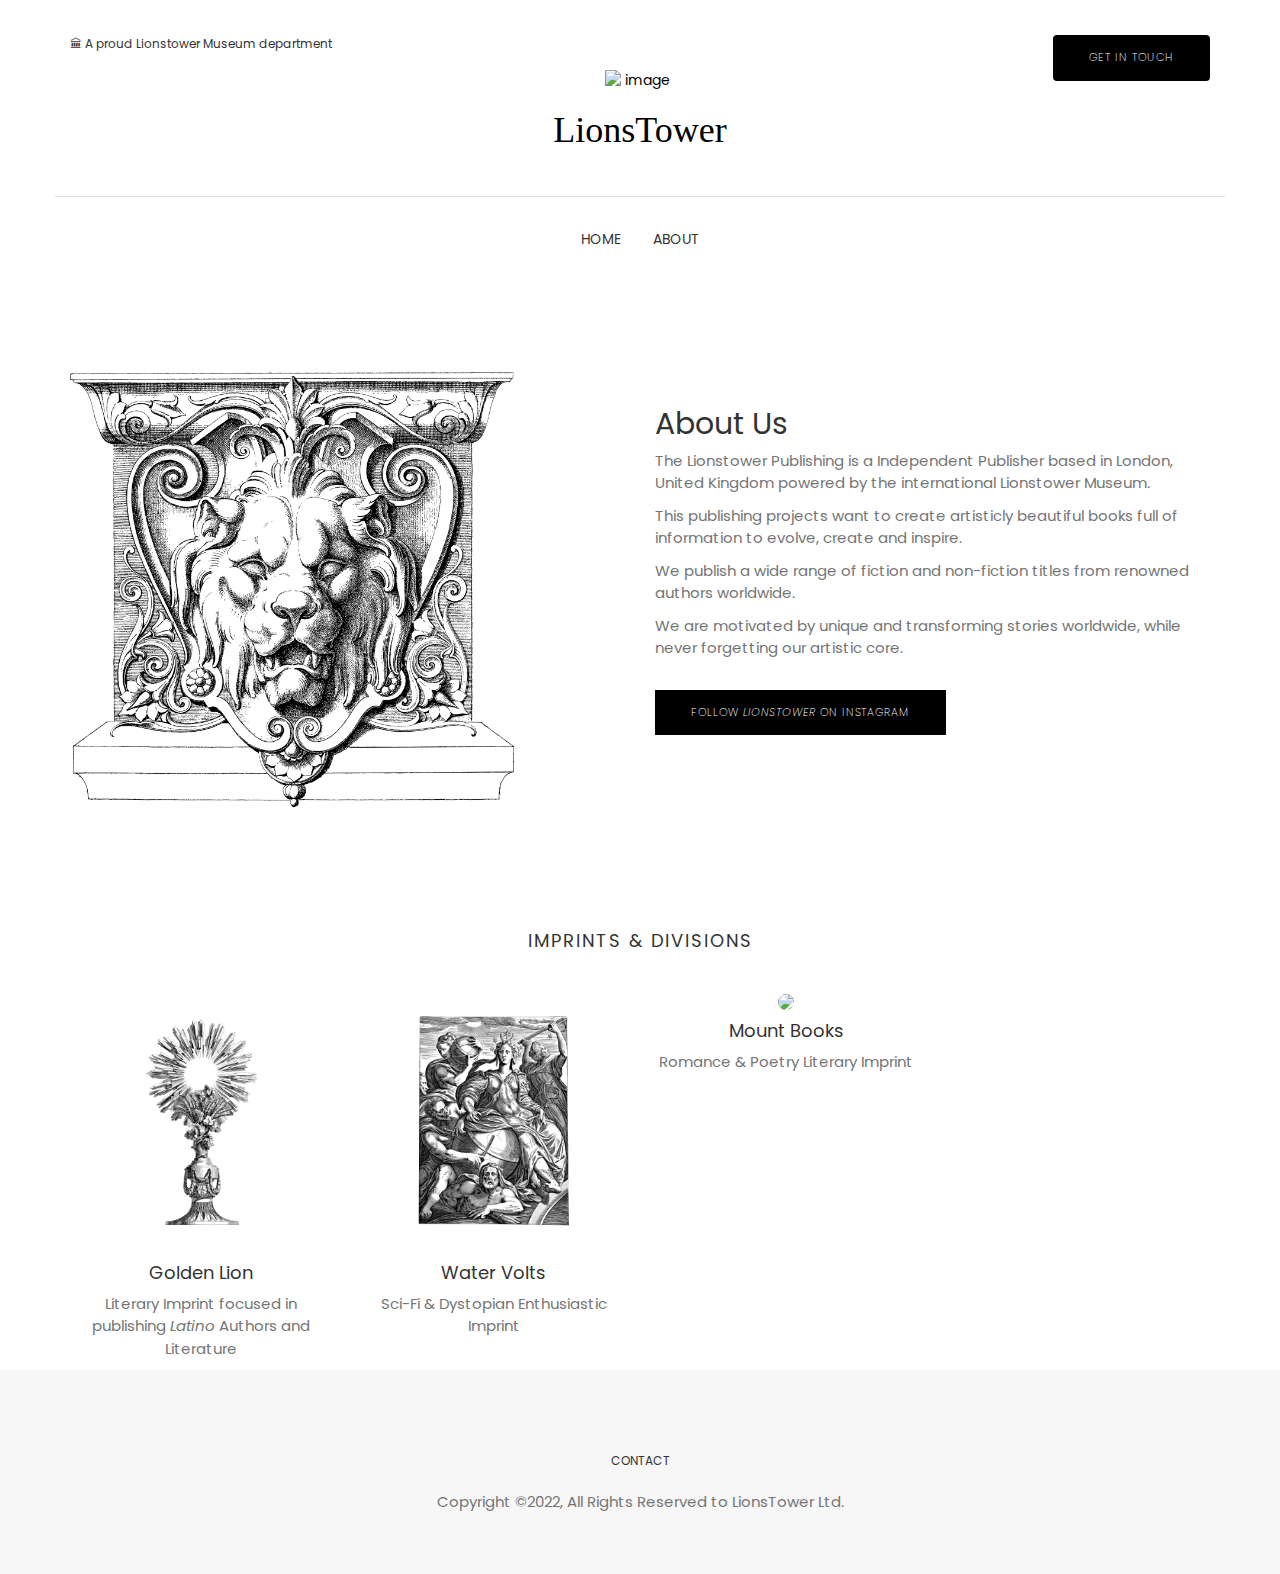
==== about.html @ 80870d6b "Update about.html" ====
<!--
THEME: Aviato | E-commerce template
VERSION: 1.0.0
AUTHOR: Themefisher

HOMEPAGE: https://themefisher.com/products/aviato-e-commerce-template/
DEMO: https://demo.themefisher.com/aviato/
GITHUB: https://github.com/themefisher/Aviato-E-Commerce-Template/

WEBSITE: https://themefisher.com
TWITTER: https://twitter.com/themefisher
FACEBOOK: https://www.facebook.com/themefisher
-->


<!DOCTYPE html>
<html lang="en">
<head>
	<meta charset="UTF-8">
	<script src="https://kit.fontawesome.com/yourcode.js" crossorigin="anonymous"></script>
<script async src="https://pagead2.googlesyndication.com/pagead/js/adsbygoogle.js?client=ca-pub-7108462497758070"
     crossorigin="anonymous"></script>
  <!-- Basic Page Needs
  ================================================== -->
  <meta charset="utf-8">
  <title>LionsTower</title>

  <!-- Mobile Specific Metas
  ================================================== -->
  <meta http-equiv="X-UA-Compatible" content="IE=edge">
  <meta name="description" content="Construction Html5 Template">
  <meta name="viewport" content="width=device-width, initial-scale=1.0, maximum-scale=5.0">
  <meta name="author" content="Themefisher">
  <meta name="generator" content="Themefisher Constra HTML Template v1.0">

  <!-- Favicon -->
  <link rel="shortcut icon" type="image/x-icon" href="images/logo.png" />

  <!-- Themefisher Icon font -->
  <link rel="stylesheet" href="plugins/themefisher-font/style.css">
  <!-- bootstrap.min css -->
  <link rel="stylesheet" href="plugins/bootstrap/css/bootstrap.min.css">

  <!-- Animate css -->
  <link rel="stylesheet" href="plugins/animate/animate.css">
  <!-- Slick Carousel -->
  <link rel="stylesheet" href="plugins/slick/slick.css">
  <link rel="stylesheet" href="plugins/slick/slick-theme.css">

  <!-- Main Stylesheet -->
  <link rel="stylesheet" href="css/style.css">

</head>

<body id="body">

<!-- Start Top Header Bar -->
<section class="top-header">
	<div class="container">
		<div class="row">
			<div class="col-md-4 col-xs-12 col-sm-4">
				<div class="contact-number">
					
					<span>&#127963; A proud Lionstower Museum department</span>
				</div>
			</div>
				
			
			<div class="col-md-4 col-xs-12 col-sm-4">
				<!-- Site Logo -->
				<div class="logo text-center">
					<a href="index.html">
						<!-- replace logo here -->
						<svg width="135px" height="29px" viewBox="0 0 155 29" version="1.1" xmlns="http://www.w3.org/2000/svg"
							xmlns:xlink="http://www.w3.org/1999/xlink">
							<g id="Page-1" stroke="none" stroke-width="1" fill="none" fill-rule="evenodd" font-size="40"
								font-family="AustinBold, Austin" font-weight="bold">
								<g id="Group" transform="translate(-108.000000, -297.000000)" fill="#000000">
									<text id="AVIATO">
										<img style = "display: block;
  margin-left: auto;
  margin-right: auto;
  width: 40%;" src="images/logo.gif" alt="image"/>
										<h1 style="font-family:Lucida;">LionsTower</h1>
									</text>
								</g>
							</g>
						</svg>
					</a>
				</div>
			</div>
			<div class="col-md-4 col-xs-12 col-sm-4">
				<!-- Cart -->
				<ul class="top-menu text-right list-inline">
					
					 <div class="buttonPart">
					<li class="li"><a href="#!" class="btn btn-main btn-medium btn-round">Get in Touch</a></li>
					</div>

				</ul><!-- / .nav .navbar-nav .navbar-right -->
			</div>
		</div>
	</div>
</section><!-- End Top Header Bar -->


<!-- Main Menu Section -->
<section class="menu">
	<nav class="navbar navigation">
		<div class="container">
			<div class="navbar-header">
				<h2 class="menu-title">Main Menu</h2>
				<button type="button" class="navbar-toggle collapsed" data-toggle="collapse" data-target="#navbar"
					aria-expanded="false" aria-controls="navbar">
					<span class="sr-only">Toggle navigation</span>
					<span class="icon-bar"></span>
					<span class="icon-bar"></span>
					<span class="icon-bar"></span>
				</button>

			</div><!-- / .navbar-header -->

			<!-- Navbar Links -->
			<div id="navbar" class="navbar-collapse collapse text-center">
				<ul class="nav navbar-nav">

					<!-- Home -->
					<li class="dropdown ">
						<a href="index.html">Home</a>
					</li><!-- / Home -->
					<li class="dropdown ">
						<a href="about.html">About</a>
					</li><!-- / Home -->



					<!-- Elements -->









							</div><!-- / .row -->
						</div><!-- / .dropdown-menu -->
					</li><!-- / Pages -->



					<!-- Blog -->
				</ul><!-- / .nav .navbar-nav -->

			</div>
			<!--/.navbar-collapse -->
		</div><!-- / .container -->
	</nav>
</section>

<section class="about section">
	<div class="container">
		<div class="row">
			<div class="col-md-6">
				<img style = "max-width:80%;"class="img-responsive" src="images/about1.png">
			</div>
			<div class="col-md-6">
				<h2 class="mt-40">About Us</h2>
				<p>The Lionstower Publishing is a Independent Publisher based in London, United Kingdom powered by the international Lionstower Museum.</p>
<p>This publishing projects want to create artisticly beautiful books full of information to evolve, create and inspire.</p>
<p>We publish a wide range of fiction and non-fiction titles from renowned authors worldwide.</p>
				<p>We are motivated by unique and transforming stories worldwide, while never forgetting our artistic core.</p>
				<a href="https://www.instagram.com/lionstowerbooks/" class="btn btn-main mt-20">Follow <i>LionsTower</i> on Instagram</a>
			</div>
		</div>
	</div>
</section>


<section class="team-members ">
	<div class="container">
		<div class="row">
			<div class="title"><h2>Imprints & Divisions</h2></div>
		</div>
		<div class="row">
			<div class="col-md-3">
				<div class="team-member text-center">
					<img style ="max-width:100%;" class="img-circle" src="images/goldenlion2.png">
					<h4>Golden Lion</h4>
					<p>Literary Imprint focused in publishing <i>Latino</i> Authors and Literature</p>
				</div>
			</div>
			<div class="col-md-3">
				<div class="team-member text-center">
					<img style ="max-width:100%;" class="img-circle" src="images/weremain.png">
					<h4>Water Volts</h4>
					<p>Sci-Fi & Dystopian Enthusiastic Imprint</p>

				</div>
			</div>
			<div class="col-md-3">
				<div class="team-member text-center">
					<img style ="max-width:100%;" class="img-circle" src="images/mount.png">
					<h4>Mount Books</h4>
					<p>Romance & Poetry Literary Imprint</p>

				</div>
			</div>
			<!--<div class="col-md-3">
				<div class="team-member text-center">
					<img style ="max-width:100%;" class="img-circle" src="images/elisapress.png">
					<h4>Elisa Press</h4>
					<p>Division Publishing Inspirational Books for Cancer Patients & Survivors</p>
				</div>
			</div>
			<div class="col-md-3">
				<div class="team-member text-center">
					<img style ="max-width:100%;" class="img-circle" src="images/lions.png">
					<h4>Timeless Books</h4>
					<p>Division Publishing The Best Worldwide Classics With Beautiful Covers</p>
				</div>
			</div>-->
			

		</div>
	</div>
</section>



<footer class="footer section text-center">
	<div class="container">
		<div class="row">
			<div class="col-md-12">
				<ul class="social-media">

				</ul>
				<ul class="footer-menu text-uppercase">
					<li>
						<a href="contact.html">CONTACT</a>
					</li>

				</ul>
				<p class="copyright-text">Copyright &copy;2022, All Rights Reserved to LionsTower Ltd.</p>
			</div>
		</div>
	</div>
</footer>

    <!--
    Essential Scripts
    =====================================-->

    <!-- Main jQuery -->
    <script src="plugins/jquery/dist/jquery.min.js"></script>
    <!-- Bootstrap 3.1 -->
    <script src="plugins/bootstrap/js/bootstrap.min.js"></script>
    <!-- Bootstrap Touchpin -->
    <script src="plugins/bootstrap-touchspin/dist/jquery.bootstrap-touchspin.min.js"></script>
    <!-- Instagram Feed Js -->
    <script src="plugins/instafeed/instafeed.min.js"></script>
    <!-- Video Lightbox Plugin -->
    <script src="plugins/ekko-lightbox/dist/ekko-lightbox.min.js"></script>
    <!-- Count Down Js -->
    <script src="plugins/syo-timer/build/jquery.syotimer.min.js"></script>

    <!-- slick Carousel -->
    <script src="plugins/slick/slick.min.js"></script>
    <script src="plugins/slick/slick-animation.min.js"></script>

    <!-- Google Mapl -->
    <script src="https://maps.googleapis.com/maps/api/js?key=AIzaSyCC72vZw-6tGqFyRhhg5CkF2fqfILn2Tsw"></script>
    <script type="text/javascript" src="plugins/google-map/gmap.js"></script>

    <!-- Main Js File -->
    <script src="js/script.js"></script>



  </body>
  </html>
---- css/style.css ----
/*------------------------------------------------------------------

THEME: Aviato | E-commerce template
VERSION: 1.0.0
AUTHOR: Themefisher

HOMEPAGE: https://themefisher.com/products/aviato-e-commerce-template/
DEMO: https://demo.themefisher.com/aviato/
GITHUB: https://github.com/themefisher/Aviato-E-Commerce-Template/

WEBSITE: https://themefisher.com
TWITTER: https://twitter.com/themefisher
FACEBOOK: https://www.facebook.com/themefisher



/*------------------------------------------------------------------
[Table of contents]

1. Body
	2. Header
		2.1. Navigation
		2.2. Menu
		2.3. Cart
	3. Banner
		3.1 Revolution Slider
	4. Products
		4.1 Product Item
		4.2 Single Product
	5. Pricing
	6. Clients
	7. Instagram Feed
	8. User Dashboard
		8.1 User Profile
	9. Blog
		9.1 Post
		9.2 Post Pagination
		9.3 Single Post
		9.4 Post Sidebar
	10. Backgrounds
	11. Comming Soon
	12. Account Page
	13. Shopping
		13.1 Checkout
		13.2 Shopping Cart
		13.3 Product Checkout Details
		13.4 Purchase Confirmation
		13.5 Empty Cart
		13.6 Success Message
	14.404 Page
	15. Contact
		15.1  Contact Form
		15.2 Contact Details
		15.3 Social Icons
	16.Footer


-------------------------------------------------------------------*/
/*=== MEDIA QUERY ===*/
@import url("https://fonts.googleapis.com/css?family=Poppins:300,400,500");
body {
  line-height: 1.5;
  font-family: "Poppins", sans-serif;
  -webkit-font-smoothing: antialiased;
}

p {
  font-family: "Poppins", sans-serif;
  color: #757575;
  font-size: 15px;
}

h1, h2, h3, h4, h5, h6 {
  font-family: "Poppins", sans-serif;
}

h1, h2, h3, h4, h5, h6 {
  font-weight: 400;
}

ol, ul {
  margin: 0;
  padding: 0;
  list-style: none;
}

iframe {
  border: 0;
}

a, a:focus, a:hover {
  text-decoration: none;
  outline: 0;
  color: #000;
}

blockquote {
  font-size: 18px;
  border-color: #000;
  padding: 20px 40px;
  text-align: left;
  color: #777;
}

.navbar-toggle .icon-bar {
  background: #000;
}

input[type="email"], input[type="password"], input[type="text"], input[type="tel"] {
  border-radius: 0;
  box-shadow: none;
  height: 45px;
  outline: none;
  font-weight: 200;
  font-size: 12px;
}

input[type="email"]:focus, input[type="password"]:focus, input[type="text"]:focus, input[type="tel"]:focus {
  box-shadow: none;
  border: 1px solid #000;
}

.form-control {
  box-shadow: none;
  border-radius: 0;
}

.form-control:focus {
  box-shadow: none;
  border: 1px solid #000;
}

.btn-main, .btn-solid-border, .btn-transparent, .btn-small {
  background: #000;
  color: #fff;
  display: inline-block;
  font-size: 11px;
  letter-spacing: 1px;
  padding: 14px 35px;
  text-transform: uppercase;
  font-weight: 200;
  border-radius: 0;
}

.btn-main.btn-icon i, .btn-icon.btn-solid-border i, .btn-icon.btn-transparent i, .btn-icon.btn-small i {
  font-size: 16px;
  vertical-align: middle;
  margin-right: 5px;
}

.btn-main:hover, .btn-solid-border:hover, .btn-transparent:hover, .btn-small:hover {
  background: black;
  color: #fff;
}

.btn-solid-border {
  border: 1px solid #000;
  background: #fff;
  color: #000;
}

.btn-transparent {
  background: transparent;
  padding: 0;
  color: #000;
}

.btn-transparent:hover {
  background: transparent;
  color: #000;
}

.btn-large {
  padding: 20px 45px;
}

.btn-large.btn-icon i {
  font-size: 16px;
  vertical-align: middle;
  margin-right: 5px;
}

.btn-small {
  padding: 8px 25px;
  font-size: 10px;
}

.btn-round {
  border-radius: 4px;
}

.btn-round-full {
  border-radius: 50px;
}

.btn.active:focus, .btn:active:focus, .btn:focus {
  outline: 0;
}

.mt-10 {
  margin-top: 20px;
}

.mt-20 {
  margin-top: 20px;
}

.mt-30 {
  margin-top: 30px;
}

.mt-40 {
  margin-top: 40px;
}

.mt-50 {
  margin-top: 50px;
}

.btn:focus {
  color: #ddd;
}

.w-100 {
  width: 100%;
}

.margin-0 {
  margin: 0 !important;
}

#preloader {
  background: #fff;
  height: 100%;
  left: 0;
  opacity: 1;
  filter: alpha(opacity=100);
  position: fixed;
  text-align: center;
  top: 0;
  width: 100%;
  z-index: 999999999;
}

.bg-shadow {
  background-color: #fff;
  box-shadow: 0 16px 24px rgba(0, 0, 0, 0.08);
  padding: 20px;
}

.bg-gray {
  background: #f9f9f9;
}

.section {
  padding: 80px 0;
}

.title {
  padding: 20px 0 30px;
}

.title h2 {
  font-size: 18px;
  text-align: center;
  text-transform: uppercase;
  letter-spacing: 2px;
}

.category-box {
  background-size: cover;
  margin-bottom: 30px;
  min-height: 350px;
  position: relative;
  overflow: hidden;
  width: 100%;
}

@media (max-width: 400px) {
  .category-box {
    min-height: 250px;
  }
}

@media (max-width: 480px) {
  .category-box {
    min-height: 250px;
  }
}

.category-box.category-box-2 {
  min-height: 730px;
}

@media (max-width: 768px) {
  .category-box.category-box-2 {
    min-height: 400px;
  }
}

.category-box:hover img {
  -webkit-transform: scale(1.1);
          transform: scale(1.1);
}

.category-box img {
  transition: all 0.3s ease-in-out;
  width: 100%;
  height: auto;
  -webkit-backface-visibility: hidden;
          backface-visibility: hidden;
}

.category-box a {
  display: block;
  position: absolute;
  top: 0;
  left: 0;
  width: 100%;
  height: 100%;
}

.category-box .content {
  position: absolute;
  z-index: 999;
  top: 0;
  padding: 25px;
}

@media (max-width: 768px) {
  .category-box .content {
    top: 50%;
    left: 50%;
    -webkit-transform: translate(-50%, -50%);
            transform: translate(-50%, -50%);
    text-align: center;
  }
}

.category-box .content h3 {
  margin: 0;
  color: #333;
  font-size: 20px;
  font-weight: 500;
}

@media (max-width: 768px) {
  .category-box .content h3 {
    font-size: 20px;
  }
}

.category-box .content p {
  margin: 6px 0 0;
}

.page-header {
  background: #f5f5f5;
  margin-top: 20px;
  border-bottom: none;
  padding: 30px 0;
}

.page-header h1 {
  font-weight: 200;
  margin: 0 0 6px 0;
}

.page-header .breadcrumb {
  background: transparent;
  padding: 5px;
  margin: 0;
}

.page-header .breadcrumb li {
  font-weight: 200;
  font-size: 12px;
}

.page-header .breadcrumb li a {
  color: #000;
}

.overly {
  position: relative;
}

.overly:before {
  content: '';
  background: rgba(0, 0, 0, 0.51);
  position: absolute;
  top: 0;
  left: 0;
  right: 0;
  bottom: 0;
}

.overly-white {
  position: relative;
}

.overly-white:before {
  content: '';
  background: rgba(255, 255, 255, 0.7);
  position: absolute;
  top: 0;
  left: 0;
  right: 0;
  bottom: 0;
}

.page-wrapper {
  padding: 70px 0;
}

.social-media-icons ul li {
  display: inline-block;
}

.social-media-icons ul li a {
  font-size: 18px;
  color: #333;
  display: inline-block;
  padding: 7px 12px;
  color: #fff;
}

.social-media-icons ul li .twitter {
  background: #00aced;
}

.social-media-icons ul li .facebook {
  background: #3b5998;
  padding: 7px 18px;
}

.social-media-icons ul li .googleplus {
  background: #dd4b39;
}

.social-media-icons ul li .dribbble {
  background: #ea4c89;
}

.social-media-icons ul li .instagram {
  background: #bc2a8d;
}

@media (max-width: 480px) {
  .call-to-action .subscription-form {
    display: block;
  }
}

.call-to-action .subscription-form input {
  height: 50px;
}

@media (max-width: 480px) {
  .call-to-action .subscription-form input {
    text-align: center;
  }
}

.call-to-action .subscription-form .btn-main, .call-to-action .subscription-form .btn-solid-border, .call-to-action .subscription-form .btn-transparent, .call-to-action .subscription-form .btn-small {
  font-size: 14px;
}

@media (max-width: 480px) {
  .call-to-action .subscription-form .btn-main, .call-to-action .subscription-form .btn-solid-border, .call-to-action .subscription-form .btn-transparent, .call-to-action .subscription-form .btn-small {
    width: 100%;
  }
}

.dropdown-slide {
  position: static;
}

.dropdown-slide .open > a, .dropdown-slide .open > a:focus, .dropdown-slide .open > a:hover {
  background: transparent;
}

.dropdown-slide.full-width .dropdown-menu {
  left: 0 !important;
  right: 0 !important;
}

.dropdown-slide:hover .dropdown-menu {
  display: none;
  opacity: 1;
  display: block;
  -webkit-transform: translate(0px, 0px);
          transform: translate(0px, 0px);
  opacity: 1;
  visibility: visible;
  color: #777;
  -webkit-transform: translateY(0px);
          transform: translateY(0px);
}

.dropdown-slide .dropdown-menu {
  border-radius: 0;
  opacity: 1;
  visibility: visible;
  position: absolute;
  padding: 15px;
  border: 1px solid #ebebeb;
  box-shadow: 0 2px 4px rgba(0, 0, 0, 0.05);
  transition: .3s all;
  position: absolute;
  display: block;
  visibility: hidden;
  opacity: 0;
  -webkit-transform: translateY(30px);
          transform: translateY(30px);
  transition: visibility 0.2s, opacity 0.2s, -webkit-transform 500ms cubic-bezier(0.43, 0.26, 0.11, 0.99);
  transition: visibility 0.2s, opacity 0.2s, transform 500ms cubic-bezier(0.43, 0.26, 0.11, 0.99);
  transition: visibility 0.2s, opacity 0.2s, transform 500ms cubic-bezier(0.43, 0.26, 0.11, 0.99), -webkit-transform 500ms cubic-bezier(0.43, 0.26, 0.11, 0.99);
}

@media (max-width: 480px) {
  .dropdown-slide .dropdown-menu {
    -webkit-transform: none;
            transform: none;
  }
}

.commonSelect {
  margin-left: 10px;
  padding-right: 6px;
  position: relative;
}

.commonSelect:before {
  content: '\f3d0';
  font-family: "themefisher-font";
  position: absolute;
  right: -4px;
  top: 4px;
  font-size: 10px;
}

.commonSelect select {
  -webkit-appearance: none;
  -moz-appearance: none;
  cursor: pointer;
  border: none;
  padding: 0;
  height: auto;
  color: #555;
}

.commonSelect select:focus {
  box-shadow: none;
  border: none;
}

.tabCommon .nav-tabs {
  border-bottom: 0;
  margin-bottom: 10px;
}

.tabCommon .nav-tabs li {
  margin-right: 5px;
}

.tabCommon .nav-tabs li.active a {
  background-color: #000;
  border: 1px solid #000;
  color: #ffffff;
}

.tabCommon .nav-tabs a {
  border-radius: 0;
  background: #f9f9f9;
}

.tabCommon .nav-tabs a:hover {
  border: 1px solid transparent;
  background: #000;
  color: #fff;
}

.tabCommon .tab-content {
  padding: 20px;
  border: 1px solid #dedede;
}

.commonAccordion .panel, .commonAccordion-2 .panel {
  border-radius: 0;
  box-shadow: none;
}

.commonAccordion .panel .panel-heading, .commonAccordion-2 .panel .panel-heading {
  background: transparent;
  padding: 0;
}

.commonAccordion .panel .panel-title, .commonAccordion-2 .panel .panel-title {
  position: relative;
}

.commonAccordion .panel .panel-title a, .commonAccordion-2 .panel .panel-title a {
  display: block;
  font-size: 14px;
  text-transform: uppercase;
  padding: 10px 10px;
}

.commonAccordion .panel .panel-title a:before, .commonAccordion-2 .panel .panel-title a:before {
  color: #555;
  content: "\f209";
  position: absolute;
  right: 25px;
  font-family: "themefisher-font";
}

.commonAccordion .panel .panel-title a.collapsed:before, .commonAccordion-2 .panel .panel-title a.collapsed:before {
  content: "\f217";
}

.list-circle {
  padding-left: 20px;
}

.list-circle li {
  list-style-type: circle;
}

.play-icon {
  border: 1px solid #dedede;
  display: inline-block;
  width: 60px;
  height: 60px;
  border-radius: 50px;
  font-size: 30px;
}

.play-icon i {
  line-height: 60px;
}

.alert-common {
  border-radius: 0;
  border-width: 2px;
}

.alert-common i {
  margin: 0 5px;
  font-size: 16px;
}

.alert-solid {
  background: transparent;
  color: #000;
}

@media (max-width: 480px) {
  .buttonPart li {
    margin-bottom: 8px;
  }
}

@media (max-width: 768px) {
  .buttonPart li {
    margin-bottom: 8px;
  }
}

.single-page-header {
  padding: 140px 0 70px;
  text-align: center;
  color: #fff;
  position: relative;
}

.top-header .container {
  padding-top: 35px;
  padding-bottom: 35px;
  border-bottom: 1px solid #dedede;
}

.top-header .dropdown-menu {
  left: auto;
  right: 0;
  max-width: 300px;
}

@media (max-width: 480px) {
  .top-header .dropdown-menu {
    right: 0;
    left: 0;
    max-width: 100%;
  }
}

.top-header .contact-number {
  font-size: 12px;
  color: #333;
}

@media (max-width: 480px) {
  .top-header .contact-number {
    text-align: center;
  }
}

@media (max-width: 768px) {
  .top-header .contact-number {
    text-align: center;
    padding: 10px 0;
  }
}

.top-header .contact-number i {
  margin-right: 4px;
  font-size: 18px;
  vertical-align: middle;
}

@media (max-width: 768px) {
  .top-header .top-menu {
    text-align: center;
    padding: 10px 0;
  }
}

.top-header .top-menu > li > a {
  color: #333;
  font-size: 15px;
  padding: 0 8px;
}

.top-header .top-menu > li > a:hover, .top-header .top-menu > li > a:focus {
  background: transparent;
}

.top-header .top-menu > li > a i {
  font-size: 16px;
  margin-right: 2px;
  vertical-align: middle;
}

@media (max-width: 480px) {
  .top-header .logo {
    padding: 10px;
  }
}

@media (max-width: 768px) {
  .top-header .logo {
    padding: 10px;
  }
}

.top-header .logo a {
  display: inline-block;
}

.cart-dropdown .media {
  position: relative;
  border-bottom: 1px solid #dedede;
  padding-bottom: 15px;
}

.cart-dropdown .media .pull-left {
  padding-right: 15px;
}

.cart-dropdown img {
  width: 60px;
}

.cart-dropdown h4 {
  color: #000;
  font-weight: 300;
  font-size: 14px;
}

.cart-dropdown .cart-price {
  color: #7f7f7f;
  font-size: 12px;
  font-weight: 200;
}

.cart-dropdown .remove {
  padding: 1px 6px;
  position: absolute;
  right: 0;
  top: 0;
  background-color: #f7f8f9;
  color: #7f7f7f;
  font-size: 12px;
}

.cart-buttons {
  margin-top: 20px;
}

.cart-buttons li {
  display: inline-block;
  width: 49%;
}

.cart-buttons li a {
  display: block;
}

.cart-summary {
  margin-top: 10px;
  font-weight: 500;
  color: #000;
  font-size: 14px;
}

.cart-summary .total-price {
  float: right;
}

.navigation {
  margin-bottom: 0;
  padding: 10px 0;
}

.navigation .menu-title {
  display: none;
  font-size: 16px;
}

@media (max-width: 480px) {
  .navigation .menu-title {
    display: inline-block;
    padding-left: 10px;
  }
}

@media (max-width: 768px) {
  .navigation .menu-title {
    display: inline-block;
    padding-left: 10px;
  }
}

.navigation .navbar-nav > li {
  position: static;
}

.navigation .navbar-nav > li.active a {
  color: #000;
}

.navigation .navbar-nav > li > a {
  color: #333;
  font-size: 14px;
  padding: 20px 15px;
  text-transform: uppercase;
  transition: .2s ease-in-out 0s;
  border: 1px solid transparent;
}

.navigation .navbar-nav > li > a:hover, .navigation .navbar-nav > li > a:active, .navigation .navbar-nav > li > a:focus {
  background: none;
  color: #000;
}

.navigation .container {
  position: relative;
}

.navigation .nav .open > a {
  border: 1px solid transparent;
  background-color: transparent;
}

.navigation .navbar-nav {
  float: none;
  display: inline-block;
}

.navigation .dropdown-slide .dropdown-menu {
  right: auto;
  left: auto;
  border: none;
}

.navigation .dropdown-slide .dropdown-menu li a {
  color: #222;
  font-size: 12px;
  border: 1px solid transparent;
  display: block;
  padding: 8px 16px;
  letter-spacing: 0.5px;
  text-transform: uppercase;
  transition: .3s all;
}

.navigation .dropdown-slide .dropdown-menu li a:hover {
  background-color: #000;
  color: #fff;
}

.slider-item {
  text-align: center;
  background-size: cover;
  position: relative;
  z-index: 1;
}

.slider-item::after {
  position: absolute;
  content: "";
  height: 100%;
  width: 100%;
  background-color: #000;
  opacity: .5;
  z-index: -1;
  top: 0;
  left: 0;
}

.slider-item .container {
  position: relative;
  display: table;
  max-width: 1170px;
  height: 100%;
}

.slider-item .slide-inner {
  -webkit-transform: translate(0, -30%);
  transform: translate(0, -30%);
  top: 50%;
  left: 0;
  right: 0;
  position: absolute;
}

.slider-item h1 {
  color: #fff;
  font-weight: bold;
  font-size: 60px;
}

.slider-item p {
  color: #fff;
}

.slider-item .btn-main, .slider-item .btn-solid-border, .slider-item .btn-transparent, .slider-item .btn-small {
  margin-top: 25px;
}

.slider-item.white-bg .slide-inner h1 {
  color: #000;
}

.slider-item.white-bg .slide-inner p {
  color: #000;
}

.home-slider:hover .owl-nav {
  opacity: 1;
}

.home-slider .owl-nav {
  width: 100%;
  position: absolute;
  top: 50%;
  margin-top: -25px;
  right: 0;
  opacity: 0;
  transition: all 0.3s ease-in-out;
}

.home-slider .owl-nav .owl-next, .home-slider .owl-nav .owl-prev {
  width: 60px;
  height: 60px;
  display: inline-block;
  background: #fff;
  text-align: center;
}

.home-slider .owl-nav .owl-next {
  right: 0px;
  position: absolute;
}

.home-slider .owl-nav i {
  line-height: 60px;
  font-size: 20px;
  color: rgba(0, 0, 0, 0.54);
}

.hero-slider .slider-item .container {
  height: 600px;
}

.hero-slider .slider-item .container .row {
  height: 100%;
  display: flex;
  align-items: center;
  justify-content: center;
}

.hero-slider .slider-item:focus {
  outline: 0;
}

.hero-slider .btn {
  font-size: 15px;
  font-weight: 400;
  color: white;
  letter-spacing: 1px;
  font-family: "Roboto Condensed";
  border-color: white;
  border-style: solid;
  border-width: 2px;
  outline: none;
  box-shadow: #999999 0px 0px 0px 0px;
  box-sizing: border-box;
  padding: 12px 26px;
  opacity: 1;
  -webkit-transform: matrix3d(1, 0, 0, 0, 0, 1, 0, 0, 0, 0, 1, 0, 0, 0, 0, 1);
          transform: matrix3d(1, 0, 0, 0, 0, 1, 0, 0, 0, 0, 1, 0, 0, 0, 0, 1);
  -webkit-transform-origin: 50% 50% 0px;
          transform-origin: 50% 50% 0px;
  border-radius: 0;
  transition: 0.3s;
}

.hero-slider .btn:hover {
  color: black;
  background-color: #fff;
}

.hero-slider h1 {
  white-space: normal;
  font-size: 49px;
  line-height: 49px;
  font-weight: 400;
  color: white;
  letter-spacing: -2px;
  font-family: "Playfair Display";
  margin-bottom: 35px;
}

.heroSliderArrow {
  position: absolute;
  top: 50%;
  -webkit-transform: translateY(-50%);
          transform: translateY(-50%);
  height: 50px;
  width: 50px;
  border-radius: 50%;
  border: 0;
  background-color: #fff;
  font-size: 16px;
  transition: 0.3s;
  z-index: 999;
}

.heroSliderArrow:focus, .heroSliderArrow:hover {
  background-color: #000;
  color: #fff;
  outline: 0;
}

.heroSliderArrow.prevArrow {
  left: 20px;
}

.heroSliderArrow.nextArrow {
  right: 20px;
}

@media (max-width: 768px) {
  .heroSliderArrow {
    display: none !important;
  }
}

.product-item {
  margin-bottom: 30px;
}

.product-item .product-thumb {
  position: relative;
}

.product-item .product-thumb img {
  width: 100%;
  height: auto;
}

.product-item .product-thumb .bage {
  position: absolute;
  top: 12px;
  right: 12px;
  background: #000;
  color: #fff;
  font-size: 12px;
  padding: 4px 12px;
  font-weight: 300;
  display: inline-block;
}

.product-item .product-thumb:before {
  transition: .3s all;
  opacity: 0;
  background: rgba(0, 0, 0, 0.6);
  content: '';
  position: absolute;
  top: 0;
  right: 0;
  left: 0;
  bottom: 0;
}

.product-item .product-thumb .preview-meta {
  position: absolute;
  text-align: center;
  bottom: 0;
  left: 0;
  width: 100%;
  justify-content: center;
  opacity: 0;
  transition: 0.2s;
  -webkit-transform: translateY(10px);
          transform: translateY(10px);
}

.product-item .product-thumb .preview-meta li {
  display: inline-block;
}

.product-item .product-thumb .preview-meta li a, .product-item .product-thumb .preview-meta li span {
  background: #fff;
  padding: 10px 0px;
  cursor: pointer;
  display: inline-block;
  font-size: 20px;
  transition: .2s all;
  width: 50px;
}

.product-item .product-thumb .preview-meta li a:hover, .product-item .product-thumb .preview-meta li span:hover {
  background: #000;
  color: #fff;
}

.product-item:hover .product-thumb:before {
  opacity: 1;
}

.product-item:hover .preview-meta {
  opacity: 1;
  -webkit-transform: translateY(-20px);
          transform: translateY(-20px);
}

.product-item .product-content {
  text-align: center;
}

.product-item .product-content h4 {
  font-size: 16px;
  font-weight: 400;
  margin-top: 15px;
  margin-bottom: 6px;
}

.product-item .product-content h4 a {
  color: #000;
}

.product-modal {
  background: rgba(255, 255, 255, 0.9);
  text-align: center;
  padding: 0 !important;
}

.product-modal:before {
  content: '';
  display: inline-block;
  width: 100%;
  vertical-align: middle;
  margin-right: -4px;
}

.product-modal.fade .modal-dialog {
  -webkit-transform: translate(0, 0);
          transform: translate(0, 0);
}

.product-modal .close {
  width: 50px;
  float: none;
  position: absolute;
  right: 20px;
  z-index: 9;
  top: 20px;
  font-size: 30px;
  outline: none;
}

.product-modal .modal-dialog {
  width: 900px;
  display: inline-block;
  text-align: left;
  vertical-align: middle;
}

@media (max-width: 480px) {
  .product-modal .modal-dialog {
    width: 100%;
  }
}

@media (max-width: 768px) {
  .product-modal .modal-dialog {
    width: 100%;
  }
}

.product-modal .modal-content {
  border-radius: 0;
  box-shadow: none;
  border: none;
}

.product-modal .modal-content .modal-body {
  padding: 30px;
}

.product-modal .modal-content .modal-body .modal-image img {
  width: 100%;
  height: auto;
}

.product-modal .modal-content .modal-body .product-short-details h2 {
  margin-top: 0;
  font-size: 22px;
  font-weight: 400;
}

.product-modal .modal-content .modal-body .product-short-details h2 a {
  color: #000;
}

@media (max-width: 480px) {
  .product-modal .modal-content .modal-body .product-short-details h2 {
    margin-top: 15px;
  }
}

@media (max-width: 768px) {
  .product-modal .modal-content .modal-body .product-short-details h2 {
    margin-top: 15px;
  }
}

.product-modal .modal-content .modal-body .product-short-details .product-price {
  font-size: 30px;
  margin: 20px 0;
}

@media (max-width: 480px) {
  .product-modal .modal-content .modal-body .product-short-details .product-price {
    margin: 10px 0;
  }
}

.product-modal .modal-content .modal-body .product-short-details .btn-main, .product-modal .modal-content .modal-body .product-short-details .btn-solid-border, .product-modal .modal-content .modal-body .product-short-details .btn-transparent, .product-modal .modal-content .modal-body .product-short-details .btn-small {
  margin-top: 20px;
}

.product-modal .modal-content .modal-body .product-short-details .btn-transparent {
  color: #444;
  border-bottom: 1px solid #dedede;
}

.product-shorting {
  margin-bottom: 30px;
}

.product-shorting span {
  margin-right: 15px;
}

.product-category ul {
  padding-left: 15px;
}

.product-category ul li {
  margin-bottom: 4px;
}

.product-category ul li a {
  color: #666;
}

.product-category ul li a:hover {
  color: #000;
}

.single-product {
  padding: 60px 0 40px;
}

.single-product .breadcrumb {
  background: transparent;
}

.single-product .breadcrumb li {
  color: #000;
  font-weight: 200;
}

.single-product .breadcrumb li a {
  color: #000;
  font-weight: 200;
}

.single-product .product-pagination li {
  display: inline-block;
  margin: 0 8px;
}

.single-product .product-pagination li + li:before {
  padding: 0 8px 0 0;
  color: #ccc;
  content: "/\00a0";
}

.single-product .product-pagination li a {
  color: #000;
  font-weight: 200;
}

.single-product .product-pagination li a i {
  vertical-align: middle;
}

.single-product-slider .carousel .carousel-inner .carousel-caption {
  text-shadow: none;
  text-align: left;
  top: 20%;
  bottom: auto;
}

.single-product-slider .carousel .carousel-inner .carousel-caption h1 {
  font-size: 50px;
  font-weight: 100;
  color: #000;
}

.single-product-slider .carousel .carousel-inner .carousel-caption p {
  width: 50%;
  font-weight: 200;
}

.single-product-slider .carousel .carousel-inner .carousel-caption .btn-main, .single-product-slider .carousel .carousel-inner .carousel-caption .btn-solid-border, .single-product-slider .carousel .carousel-inner .carousel-caption .btn-transparent, .single-product-slider .carousel .carousel-inner .carousel-caption .btn-small {
  margin-top: 20px;
}

.single-product-slider .carousel .carousel-control {
  bottom: auto;
  background: #fff;
  width: 6%;
  padding: 10px 0;
}

.single-product-slider .carousel .carousel-control i {
  font-size: 40px;
  text-shadow: none;
  color: #555;
}

.single-product-slider .carousel .carousel-indicators li img {
  height: auto;
  width: 60px;
}

.single-product-slider .carousel .carousel-control.right, .single-product-slider .carousel .carousel-control.left {
  background-image: none;
  top: 40%;
}

.single-product-slider .carousel-indicators {
  margin: 10px 0 0;
  overflow: auto;
  position: static;
  text-align: left;
  white-space: nowrap;
  width: 100%;
  overflow: hidden;
}

.single-product-slider .carousel-indicators li {
  background-color: transparent;
  border-radius: 0;
  display: inline-block;
  height: auto;
  margin: 0 !important;
  width: auto;
}

.single-product-slider .carousel-indicators li.active img {
  opacity: 1;
}

.single-product-slider .carousel-indicators li:hover img {
  opacity: 0.75;
}

.single-product-slider .carousel-indicators li img {
  display: block;
  opacity: 0.5;
}

.single-product-details .color-swatches {
  display: flex;
  align-items: center;
}

.single-product-details .color-swatches span {
  width: 100px;
  color: #000;
  font-size: 13px;
  font-weight: 600;
}

.single-product-details .color-swatches a {
  display: inline-block;
  width: 36px;
  height: 36px;
  margin-right: 5px;
}

.single-product-details .color-swatches li {
  display: inline-block;
}

.single-product-details .color-swatches .swatch-violet {
  background-color: #8da1cd;
}

.single-product-details .color-swatches .swatch-black {
  background-color: #000;
}

.single-product-details .color-swatches .swatch-cream {
  background-color: #e6e2d6;
}

.single-product-details .product-size {
  margin-top: 20px;
  display: flex;
  align-items: center;
}

.single-product-details .product-size span {
  width: 100px;
  color: #000;
  font-size: 13px;
  font-weight: 600;
  display: inline-block;
}

.single-product-details .product-size .form-control {
  display: inline-block;
  width: 130px;
  letter-spacing: 2px;
  text-transform: uppercase;
  color: #000;
  font-size: 12px;
  border: 1px solid #e5e5e5;
  border-radius: 0px;
  box-shadow: none;
}

.single-product-details .product-category {
  margin-top: 20px;
}

.single-product-details .product-category > span {
  width: 100px;
  color: #000;
  font-size: 13px;
  font-weight: 600;
  display: inline-block;
}

.single-product-details .product-category ul {
  width: 140px;
  display: inline-block;
}

.single-product-details .product-category ul li {
  display: inline-block;
  margin: 5px;
}

.single-product-details .product-quantity {
  margin-top: 20px;
  display: flex;
  align-items: center;
}

.single-product-details .product-quantity > span {
  width: 100px;
  color: #000;
  font-size: 13px;
  font-weight: 600;
  display: inline-block;
}

.single-product-details .product-quantity .product-quantity-slider {
  width: 140px;
  display: inline-block;
}

.single-product-details .product-quantity .product-quantity-slider input {
  height: 34px;
}

.single-product-details .product-quantity .product-quantity-slider .input-group-btn:first-child > .btn, .single-product-details .product-quantity .product-quantity-slider .p-quantity .input-group-btn:first-child > .btn-group {
  margin-right: -2px;
}

.single-product-details .product-quantity .product-quantity-slider button {
  border-radius: 0;
}

.bootstrap-touchspin .input-group-btn-vertical {
  position: relative;
  white-space: nowrap;
  width: 1%;
  vertical-align: middle;
  display: table-cell;
}

.bootstrap-touchspin .input-group-btn-vertical > .btn {
  display: block;
  float: none;
  width: 100%;
  max-width: 100%;
  padding: 8px 10px;
  margin-left: -1px;
  position: relative;
}

.bootstrap-touchspin .input-group-btn-vertical .bootstrap-touchspin-up {
  border-radius: 0;
  border-top-right-radius: 4px;
}

.bootstrap-touchspin .input-group-btn-vertical .bootstrap-touchspin-down {
  margin-top: -2px;
  border-radius: 0;
  border-bottom-right-radius: 4px;
}

.bootstrap-touchspin .input-group-btn-vertical i {
  position: absolute;
  top: 3px;
  left: 5px;
  font-size: 9px;
  font-weight: normal;
}

/*=================================================================
  Pricing section
==================================================================*/
.pricing-table .pricing-item {
  padding: 40px 55px 65px;
  background: #fff;
  margin-bottom: 20px;
}

.pricing-table .pricing-item a.btn-main, .pricing-table .pricing-item a.btn-solid-border, .pricing-table .pricing-item a.btn-transparent, .pricing-table .pricing-item a.btn-small {
  text-transform: uppercase;
  margin-top: 20px;
}

.pricing-table .pricing-item li {
  font-weight: 400;
  padding: 10px 0;
  color: #666;
}

.pricing-table .pricing-item li i {
  margin-right: 6px;
}

.pricing-table .price-title {
  padding: 30px 0 20px;
}

.pricing-table .price-title > h3 {
  font-weight: 700;
  margin: 0 0 5px;
  font-size: 15px;
  text-transform: uppercase;
}

.pricing-table .price-title > p {
  font-size: 14px;
  font-weight: 400;
  line-height: 18px;
  margin-top: 5px;
}

.pricing-table .price-title .value {
  color: #000;
  font-size: 50px;
  padding: 10px 0;
}

.instagram-feed {
  text-align: center;
}

.instagram-feed a {
  margin: 6px;
  margin-right: 10px;
  margin-bottom: 10px;
  display: flex;
  align-items: center;
}

.instagram-feed a:hover img {
  -webkit-filter: grayscale(10);
          filter: grayscale(10);
}

.instagram-feed a img {
  width: 100%;
  max-height: 180px;
  -o-object-fit: cover;
     object-fit: cover;
}

.dashboard-menu .active {
  background: #000;
  color: #fff;
  border: 1px solid #000;
}

.dashboard-menu li {
  padding: 0;
  margin: 0 3px;
}

.dashboard-menu li a {
  padding: 10px 20px;
  border: 1px solid #dedede;
  display: inline-block;
}

@media (max-width: 768px) {
  .dashboard-menu li a {
    padding: 10px 15px;
  }
}

@media (max-width: 480px) {
  .dashboard-menu li a {
    padding: 10px 5px;
  }
}

@media (max-width: 400px) {
  .dashboard-menu li a {
    padding: 10px 8px;
    font-size: 12px;
    margin-bottom: 6px;
  }
}

.dashboard-wrapper {
  border: 1px solid #dedede;
  margin-top: 30px;
  padding: 20px;
}

.dashboard-wrapper h2 {
  font-size: 18px;
}

.dashboard-wrapper h4 {
  font-size: 16px;
}

.dashboard-wrapper .user-img {
  width: 120px;
  border-radius: 100px;
}

.dashboard-user-profile .user-img {
  width: 180px;
}

.dashboard-user-profile .user-profile-list {
  margin-top: 30px;
  padding-left: 30px;
}

.dashboard-user-profile .user-profile-list li {
  margin-bottom: 8px;
}

.dashboard-user-profile .user-profile-list span {
  font-weight: bold;
  margin-right: 5px;
  width: 100px;
  display: inline-block;
}

/*=================================================================
  Latest Posts
==================================================================*/
.blog {
  background: #F6F6F6;
}

.post {
  background: #fff;
  margin-bottom: 40px;
  border-bottom: 1px solid #dedede;
  padding-bottom: 20px;
}

.post .post-media.post-thumb img {
  width: 100%;
  height: auto;
}

.post .post-media.post-media-audio iframe {
  width: 100%;
}

.post .post-title {
  font-size: 20px;
  margin-top: 10px;
  margin: 25px 0 0;
  padding: 0 20px 5px;
  font-weight: 300;
}

.post .post-title a {
  color: #000;
}

.post .post-title a:hover {
  color: #000;
}

.post .post-meta {
  font-size: 13px;
  margin-top: 5px;
  padding: 0 20px 5px;
}

.post .post-meta ul li {
  display: inline-block;
  color: #5f5b5b;
  margin-right: 20px;
  font-size: 12px;
  letter-spacing: 1px;
  font-weight: 200;
}

.post .post-meta ul li a {
  color: #5f5b5b;
}

.post .post-meta ul li a:hover {
  color: #000;
}

.post .post-meta .post-author {
  color: #000;
}

.post .post-content {
  padding: 5px 20px;
}

.post .post-content p {
  color: #444;
  font-size: 14px;
  margin: 10px 0;
}

.post .post-content .btn-main, .post .post-content .btn-solid-border, .post .post-content .btn-transparent, .post .post-content .btn-small {
  padding: 10px 20px;
  margin: 15px 0;
  font-size: 10px;
}

.post-pagination {
  margin-top: 70px;
}

.post-pagination > li {
  margin: 0 2px;
  display: inline-block;
  font-size: 12px;
}

.post-pagination > li > a {
  color: #000;
}

.post-pagination > li > a:hover {
  color: #fff;
  background: #000;
  border: 1px solid #000;
}

.post-pagination > li.active > a {
  background: #000;
  border: 1px solid #000;
}

.post-pagination > li:first-child > a, .post-pagination > li:last-child > a {
  border-radius: 0;
}

/*=================================================================
  Single Blog Page
==================================================================*/
.post.post-single {
  border: none;
}

.post-sub-heading {
  border-bottom: 1px solid #dedede;
  padding-bottom: 20px;
  letter-spacing: 2px;
  font-weight: 300;
  text-transform: uppercase;
  font-size: 16px;
  margin-bottom: 20px;
}

.post-social-share {
  margin-bottom: 50px;
}

.post-comments {
  margin: 30px 0;
}

.post-comments .media {
  margin-top: 15px;
}

.post-comments .media > .pull-left {
  padding-right: 20px;
}

.post-comments .comment-author {
  margin-top: 0;
  margin-bottom: 3px;
}

.post-comments .comment-author a {
  color: #000;
  font-weight: 400;
  font-size: 12px;
  text-transform: uppercase;
}

.post-comments p {
  margin-bottom: 30px;
  font-size: 14px;
}

.post-comments time {
  margin: 0 0 5px;
  display: inline-block;
  color: #7e7e7e;
  font-size: 12px;
  font-weight: 200;
}

.post-comments .comment-button {
  color: #7e7e7e;
  display: inline-block;
  margin-left: 5px;
  font-size: 12px;
}

.post-comments .comment-button i {
  margin-right: 5px;
  display: inline-block;
}

.post-comments .comment-button:hover {
  color: #000;
}

.post-excerpt {
  padding: 0 20px;
  margin-bottom: 60px;
}

.post-excerpt h3 a {
  color: #000;
}

.post-excerpt blockquote {
  line-height: 22px;
  margin: 20px 0;
  font-size: 16px;
}

.post-excerpt p {
  font-size: 16px;
  color: #5e5e5e;
  margin: 0 0 30px;
  line-height: 30px;
}

.single-blog {
  background-color: #fff;
  margin-bottom: 50px;
  padding: 20px;
}

.blog-subtitle {
  font-size: 15px;
  padding-bottom: 10px;
  border-bottom: 1px solid #dedede;
  margin-bottom: 25px;
  text-transform: uppercase;
}

.next-prev {
  border-bottom: 1px solid #dedede;
  border-top: 1px solid #dedede;
  margin: 20px 0;
  padding: 25px 0;
}

.next-prev a {
  color: #000;
}

.next-prev a:hover {
  color: #000;
}

.next-prev .prev-post i {
  margin-right: 10px;
}

.next-prev .next-post i {
  margin-left: 10px;
}

.social-profile ul li {
  margin: 0 10px 0 0;
  display: inline-block;
}

.social-profile ul li a {
  color: #4e595f;
  display: block;
  font-size: 16px;
}

.social-profile ul li a i:hover {
  color: #000;
}

.comments-section {
  margin-top: 35px;
}

.author-about {
  margin-top: 40px;
}

.post-author {
  margin-right: 20px;
}

.post-author > img {
  border: 1px solid #dedede;
  max-width: 120px;
  padding: 5px;
  width: 100%;
}

.comment-list ul {
  margin-top: 20px;
}

.comment-list ul li {
  margin-bottom: 20px;
}

.comment-wrap {
  border: 1px solid #dedede;
  border-radius: 1px;
  margin-left: 20px;
  padding: 10px;
  position: relative;
}

.comment-wrap .author-avatar {
  margin-right: 10px;
}

.comment-wrap .media .media-heading {
  font-size: 14px;
  margin-bottom: 8px;
}

.comment-wrap .media .media-heading a {
  color: #000;
  font-size: 13px;
}

.comment-wrap .media .comment-meta {
  font-size: 12px;
  color: #888;
}

.comment-wrap .media p {
  margin-top: 15px;
}

.comment-reply-form {
  margin-top: 80px;
}

.comment-reply-form input, .comment-reply-form textarea {
  height: 35px;
  border-radius: 0;
  box-shadow: none;
}

.comment-reply-form input:focus, .comment-reply-form textarea:focus {
  box-shadow: none;
  border: 1px solid #000;
}

.comment-reply-form textarea, .comment-reply-form .btn-main, .comment-reply-form .btn-solid-border, .comment-reply-form .btn-transparent, .comment-reply-form .btn-small {
  height: auto;
}

.widget {
  margin-bottom: 30px;
  padding-bottom: 35px;
}

.widget .widget-title {
  margin: 0;
  padding-bottom: 15px;
  font-size: 14px;
  font-weight: 400;
  text-transform: uppercase;
  letter-spacing: 2px;
}

.widget.widget-subscription .form-group {
  margin-bottom: 8px;
}

.widget.widget-subscription .form-group input {
  font-size: 12px;
  font-weight: 200;
  height: 45px;
}

.widget.widget-subscription .btn-main, .widget.widget-subscription .btn-solid-border, .widget.widget-subscription .btn-transparent, .widget.widget-subscription .btn-small {
  width: 100%;
}

.widget.widget-latest-post .media .media-object {
  width: 150px;
  height: auto;
}

.widget.widget-latest-post .media .media-heading a {
  color: #000;
  font-size: 14px;
  font-weight: 300;
}

.widget.widget-latest-post .media p {
  font-size: 12px;
}

.widget.widget-category ul li {
  margin-bottom: 10px;
}

.widget.widget-category ul li a {
  color: #837f7e;
  font-weight: 200;
}

.widget.widget-category ul li a:before {
  padding-right: 10px;
  content: "\f3d1";
  font-family: "themefisher-font";
}

.widget.widget-category ul li a:hover {
  color: #000;
  padding-left: 5px;
}

.widget.widget-tag ul li {
  margin-bottom: 10px;
  display: inline-block;
  margin-right: 5px;
}

.widget.widget-tag ul li a {
  color: #837f7e;
  display: inline-block;
  padding: 8px 15px;
  border: 1px solid #dedede;
  border-radius: 30px;
  font-size: 12px;
}

.widget.widget-tag ul li a:hover {
  color: #fff;
  background: #000;
  border: 1px solid #000;
}

.background {
  background-size: cover;
}

.bg-100 {
  height: 100vh;
}

.bg-1 {
  background-image: url(../images/backgrounds/bg-1.jpg);
  background-size: cover;
}

.bg-2 {
  background-image: url("../images/page-header-1.jpg");
  background-size: cover;
}

.bg-2:before {
  background: rgba(0, 0, 0, 0.5);
  position: absolute;
  content: '';
  top: 0;
  right: 0;
  left: 0;
  bottom: 0;
}

.bg-coming-soon {
  background: url("../images/backgrounds/coming-soon-bg.jpg");
  background-size: cover;
  height: 100vh;
}

.bg-brand-identity {
  background-image: url("../images/backgrounds/brand-identity-bg.jpg");
  background-repeat: no-repeat;
}

.coming-soon {
  color: #fff;
  padding: 150px 0;
}

.coming-soon .block h1 {
  font-size: 25px;
  line-height: 40px;
  font-weight: 400;
}

.coming-soon .block p {
  color: #fff;
  margin-top: 20px;
  font-size: 12px;
}

.coming-soon .block .count-down .syotimer-cell {
  width: 25%;
  display: inline-block;
}

.coming-soon .block .count-down .syotimer-cell .syotimer-cell__value {
  font-size: 80px;
  line-height: 80px;
  text-align: center;
  position: relative;
  font-weight: bold;
}

.coming-soon .block .count-down .syotimer-cell .syotimer-cell__unit {
  font-weight: normal;
}

@media (max-width: 768px) {
  .coming-soon .block .count-down ul li {
    font-size: 50px;
  }
}

@media (max-width: 480px) {
  .coming-soon .block .count-down ul li {
    font-size: 50px;
  }
}

@media (max-width: 400px) {
  .coming-soon .block .count-down ul li {
    font-size: 40px;
  }
}

.coming-soon .block .count-down ul li:before {
  content: ":";
  font-size: 20pt;
  opacity: 0.7;
  position: absolute;
  right: 0px;
  top: 0px;
}

.coming-soon .block .count-down ul li:last-child:before {
  content: '';
}

.coming-soon .block .count-down div:after {
  content: " " attr(data-interval-text);
  font-size: 20px;
  font-weight: normal;
  text-transform: capitalize;
  display: block;
}

.account .block {
  background-color: #fff;
  border: 1px solid #dedede;
  padding: 30px;
  margin: 100px 0;
}

.account .block .logo {
  display: inline-block;
}

.account .block a {
  color: #000;
}

.account .block h2 {
  font-weight: 400;
  font-size: 25px;
  text-transform: uppercase;
  margin-top: 40px;
}

.account .block form {
  margin-top: 40px;
}

@media (max-width: 400px) {
  .account .block form .btn-main, .account .block form .btn-solid-border, .account .block form .btn-transparent, .account .block form .btn-small {
    padding: 14px 19px;
  }
}

.account .block form p {
  margin-bottom: 20px;
}

.account .block form input[type="email"], .account .block form input[type="password"], .account .block form input[type="text"] {
  border-radius: 0;
  box-shadow: none;
}

.shopping .widget-title {
  font-weight: 400;
  border-bottom: 1px solid #dedede;
  padding-bottom: 15px;
  margin-bottom: 15px;
  text-transform: uppercase;
  letter-spacing: 1px;
  font-size: 16px;
}

.checkout .block {
  padding: 15px;
  margin-bottom: 10px;
}

.checkout-form .form-group {
  position: relative;
  margin-bottom: 8px;
}

.checkout-form .form-group label {
  position: absolute;
  top: 18px;
  left: 15px;
  right: auto;
  bottom: auto;
  color: #888;
  font-size: 10px;
  font-weight: 400;
  text-transform: uppercase;
  opacity: 1 !important;
  width: 85px;
}

.checkout-form .form-group input {
  border-radius: 0;
  display: block;
  padding: 6px 10px 5px 100px;
  -moz-appearance: none;
  -webkit-appearance: none;
  height: 50px;
}

.checkout-form .checkout-country-code .form-group {
  float: left;
}

.checkout-form .checkout-country-code .form-group:first-child {
  width: calc(45% - 2px);
  margin-right: 4px;
}

.checkout-form .checkout-country-code .form-group:last-child {
  width: calc(55% - 2px);
}

.shopping.cart .product-list .table .cart-amount th {
  background: #f9f9f9;
  padding: 10px;
  text-transform: uppercase;
}

.shopping.cart .product-list .table > tbody > tr > td {
  vertical-align: middle;
}

.shopping.cart .product-list .product-info a {
  margin-left: 10px;
  color: #000;
  font-weight: 600;
}

.shopping.cart .product-list .product-remove {
  color: #c7254e;
}

.shopping.cart .account-details {
  margin-top: 30px;
}

.shopping.cart .account-details legend {
  font-weight: 600;
  font-size: 16px;
  text-transform: uppercase;
}

.shopping.cart .account-details .btn-pay {
  margin: 20px 0;
}

.product-checkout-details .product-card > a {
  padding-right: 20px;
}

.product-checkout-details .product-card .price {
  margin-top: 15px;
}

.product-checkout-details .product-card .media-object {
  width: 80px;
}

.product-checkout-details .product-card h4 {
  font-weight: 400;
  font-size: 14px;
  color: #555;
}

.product-checkout-details .product-card .remove {
  font-size: 12px;
  cursor: pointer;
}

.product-checkout-details .discount-code {
  border-top: 1px solid #dedede;
  border-bottom: 1px solid #dedede;
  margin: 20px 0 10px;
  padding: 10px 0;
}

.product-checkout-details .discount-code p {
  margin: 0;
}

.product-checkout-details .discount-code p a {
  font-weight: 400;
  color: #555;
}

.product-checkout-details .summary-prices {
  border-style: solid;
  border-color: #dedede;
  border-width: 0px 0 1px 0;
  padding-bottom: 10px;
}

.product-checkout-details .summary-prices li {
  padding: 5px 0;
}

.product-checkout-details .summary-prices li span + span {
  float: right;
}

.product-checkout-details .summary-total {
  margin-top: 5px;
}

.product-checkout-details .summary-total > span {
  font-weight: 500;
  font-size: 18px;
}

.product-checkout-details .summary-total span + span {
  float: right;
}

.product-checkout-details .verified-icon {
  margin-top: 25px;
}

.product-checkout-details .verified-icon img {
  width: 100%;
}

.purchase-confirmation .purchase-confirmation-details {
  padding: 20px;
  border: 1px solid #dedede;
}

.purchase-confirmation .purchase-confirmation-details .table {
  margin: 0;
  color: #444;
}

.purchase-confirmation .purchase-confirmation-details .table b, .purchase-confirmation .purchase-confirmation-details .table strong {
  font-weight: 400;
}

.empty-cart .block i {
  font-size: 50px;
}

.success-msg .block i {
  font-size: 40px;
  background: #1bbb1b;
  color: #fff;
  width: 60px;
  height: 60px;
  border-radius: 100px;
  display: inline-block;
  line-height: 60px;
}

.page-404 {
  padding: 100px 0;
  text-align: center;
}

.page-404 h1 {
  font-size: 300px;
  font-weight: bold;
  line-height: 300px;
  margin-top: 30px;
}

@media (max-width: 480px) {
  .page-404 h1 {
    font-size: 130px;
    line-height: 150px;
  }
}

@media (max-width: 400px) {
  .page-404 h1 {
    font-size: 100px;
    line-height: 100px;
  }
}

@media (max-width: 768px) {
  .page-404 h1 {
    font-size: 150px;
    line-height: 200px;
  }
}

.page-404 h2 {
  text-transform: uppercase;
  font-size: 20px;
  letter-spacing: 4px;
  font-weight: bold;
  margin-top: 30px;
}

.page-404 .copyright-text {
  margin-top: 50px;
  font-size: 12px;
}

.page-404 .btn-main, .page-404 .btn-solid-border, .page-404 .btn-transparent, .page-404 .btn-small {
  margin-top: 40px;
}

/*=================================================================
  Contact
  ==================================================================*/
.contact-us {
  padding: 100px 0;
}

.contact-form {
  margin-bottom: 40px;
}

.contact-form .form-control {
  background-color: transparent;
  border: 1px solid #dedede;
  box-shadow: none;
  height: 45px !important;
  color: #0c0c0c;
  height: 38px;
  font-family: 'Open Sans', sans-serif;
  font-size: 14px;
  border-radius: 0;
}

.contact-form input:hover,
.contact-form textarea:hover,
.contact-form #contact-submit:hover {
  border-color: #000;
}

.contact-form #contact-submit {
  border: none;
  padding: 15px 0;
  width: 100%;
  margin: 0;
  background: #000;
  color: #fff;
  border-radius: 0;
}

.contact-form textarea.form-control {
  padding: 10px;
  height: 120px !important;
  outline: none;
}

.contact-details #map {
  width: 100%;
  height: 300px;
}

.contact-details .contact-short-info {
  margin-top: 20px;
}

.contact-details .contact-short-info li {
  margin-bottom: 6px;
  color: #555;
  font-weight: 300;
}

.contact-details .contact-short-info li i {
  margin-right: 10px;
}

.social-icon {
  margin-top: 20px;
}

.social-icon ul li {
  display: inline-block;
  margin-right: 10px;
}

@media (max-width: 400px) {
  .social-icon ul li {
    margin-bottom: 5px;
    margin-right: 5px;
  }
}

.social-icon ul li a {
  display: block;
  height: 50px;
  width: 50px;
  border-radius: 50%;
  border: 1px solid #000;
  text-align: center;
}

.social-icon ul li a:hover {
  background: #000;
  color: #fff;
  border: 1px solid #000;
}

.social-icon ul li a:hover i {
  color: #fff;
}

.social-icon ul li a i {
  color: #000;
  display: inline-block;
  font-size: 20px;
  line-height: 50px;
  margin: 0;
}

.error {
  display: none;
  padding: 10px;
  color: #D8000C;
  border-radius: 4px;
  font-size: 13px;
  background-color: #FFBABA;
}

.success {
  background-color: #6cb670;
  border-radius: 4px;
  color: #fff;
  display: none;
  font-size: 13px;
  padding: 10px;
}

.footer {
  background: #F7F7F7;
  padding: 50px 0;
}

.footer .footer-menu {
  margin-top: 30px;
}

.footer .footer-menu li {
  display: inline-block;
  margin: 0 10px;
}

.footer .footer-menu li a {
  color: #333;
  font-size: 12px;
}

.footer .copyright-text {
  margin-top: 20px;
}

.copyright-text a {
  color: #000;
}

.social-media li {
  display: inline-block;
  margin: 0 5px;
}

.social-media li a {
  padding: 8px 10px;
}

.social-media li a i {
  font-size: 20px;
  color: #555;
}

/*# sourceMappingURL=style.css.map */
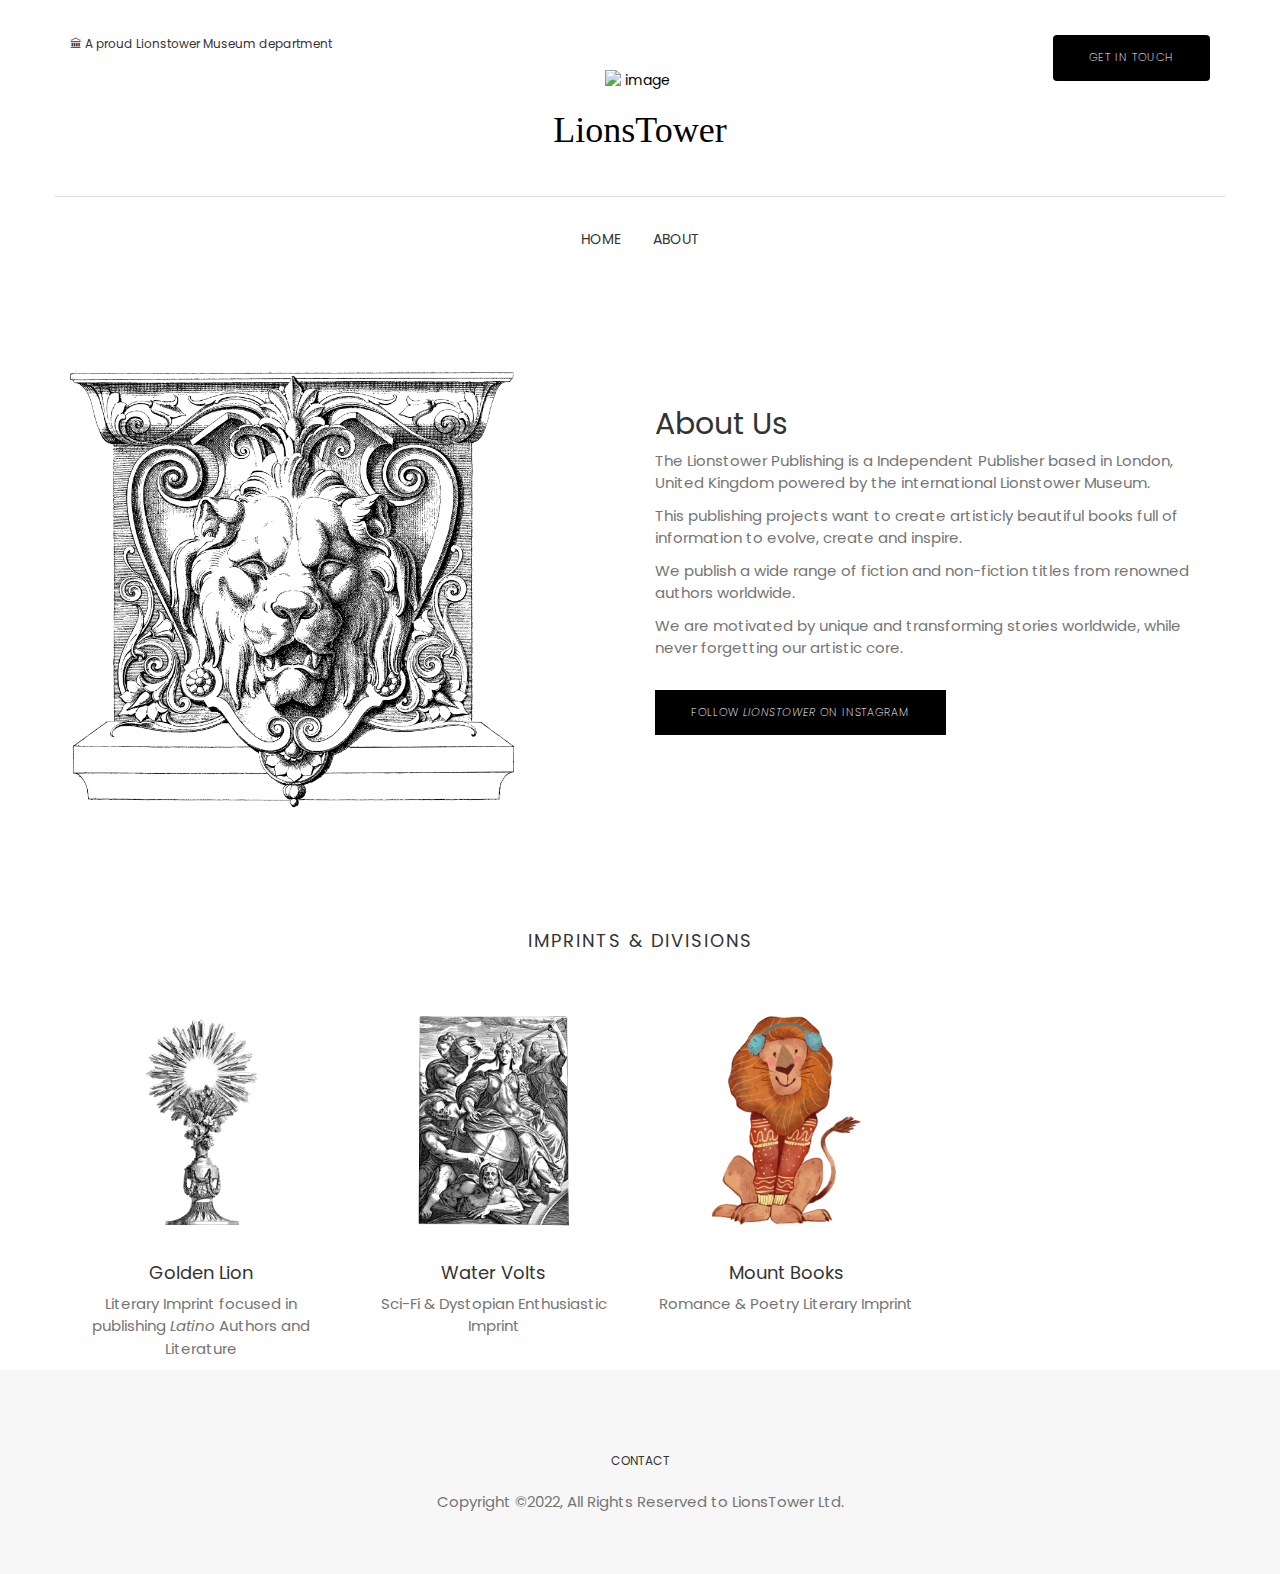
==== commit 7525f2d8: "Update about.html" ====
--- a/about.html
+++ b/about.html
@@ -202,7 +202,7 @@
 			</div>
 			<div class="col-md-3">
 				<div class="team-member text-center">
-					<img style ="max-width:100%;" class="img-circle" src="images/mount.png">
+					<img style ="max-width:100%;" class="img-circle" src="images/lions.png">
 					<h4>Mount Books</h4>
 					<p>Romance & Poetry Literary Imprint</p>
 
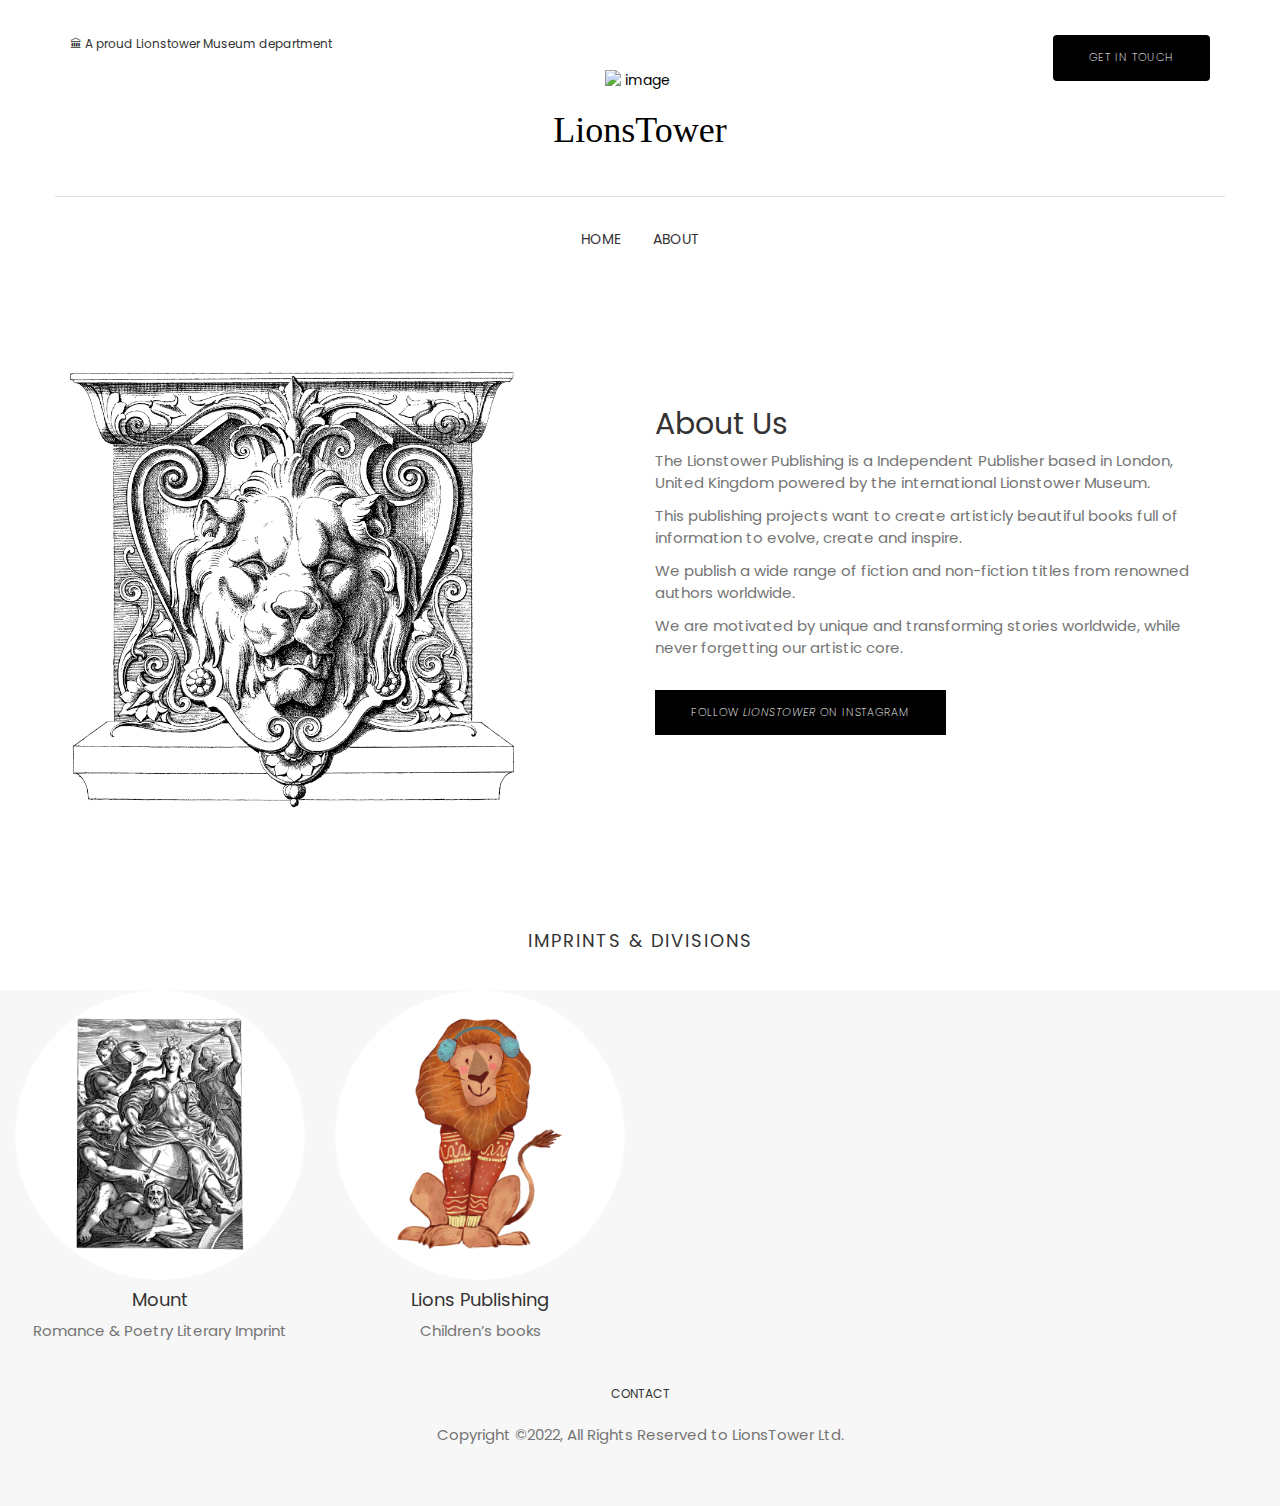
==== commit 75adfd8f: "Update about.html" ====
--- a/about.html
+++ b/about.html
@@ -185,26 +185,26 @@
 			<div class="title"><h2>Imprints & Divisions</h2></div>
 		</div>
 		<div class="row">
-			<div class="col-md-3">
+			<!--<div class="col-md-3">
 				<div class="team-member text-center">
 					<img style ="max-width:100%;" class="img-circle" src="images/goldenlion2.png">
 					<h4>Golden Lion</h4>
-					<p>Literary Imprint focused in publishing <i>Latino</i> Authors and Literature</p>
+					<p>Literary Imprint focused in publishing <i>Latino</i> Authors and Literature</p>-->
 				</div>
 			</div>
 			<div class="col-md-3">
 				<div class="team-member text-center">
 					<img style ="max-width:100%;" class="img-circle" src="images/weremain.png">
-					<h4>Water Volts</h4>
-					<p>Sci-Fi & Dystopian Enthusiastic Imprint</p>
+					<h4>Mount</h4>
+					<p>Romance & Poetry Literary Imprint</p>
 
 				</div>
 			</div>
 			<div class="col-md-3">
 				<div class="team-member text-center">
 					<img style ="max-width:100%;" class="img-circle" src="images/lions.png">
-					<h4>Mount Books</h4>
-					<p>Romance & Poetry Literary Imprint</p>
+					<h4>Lions Publishing</h4>
+					<p>Children’s books</p>
 
 				</div>
 			</div>
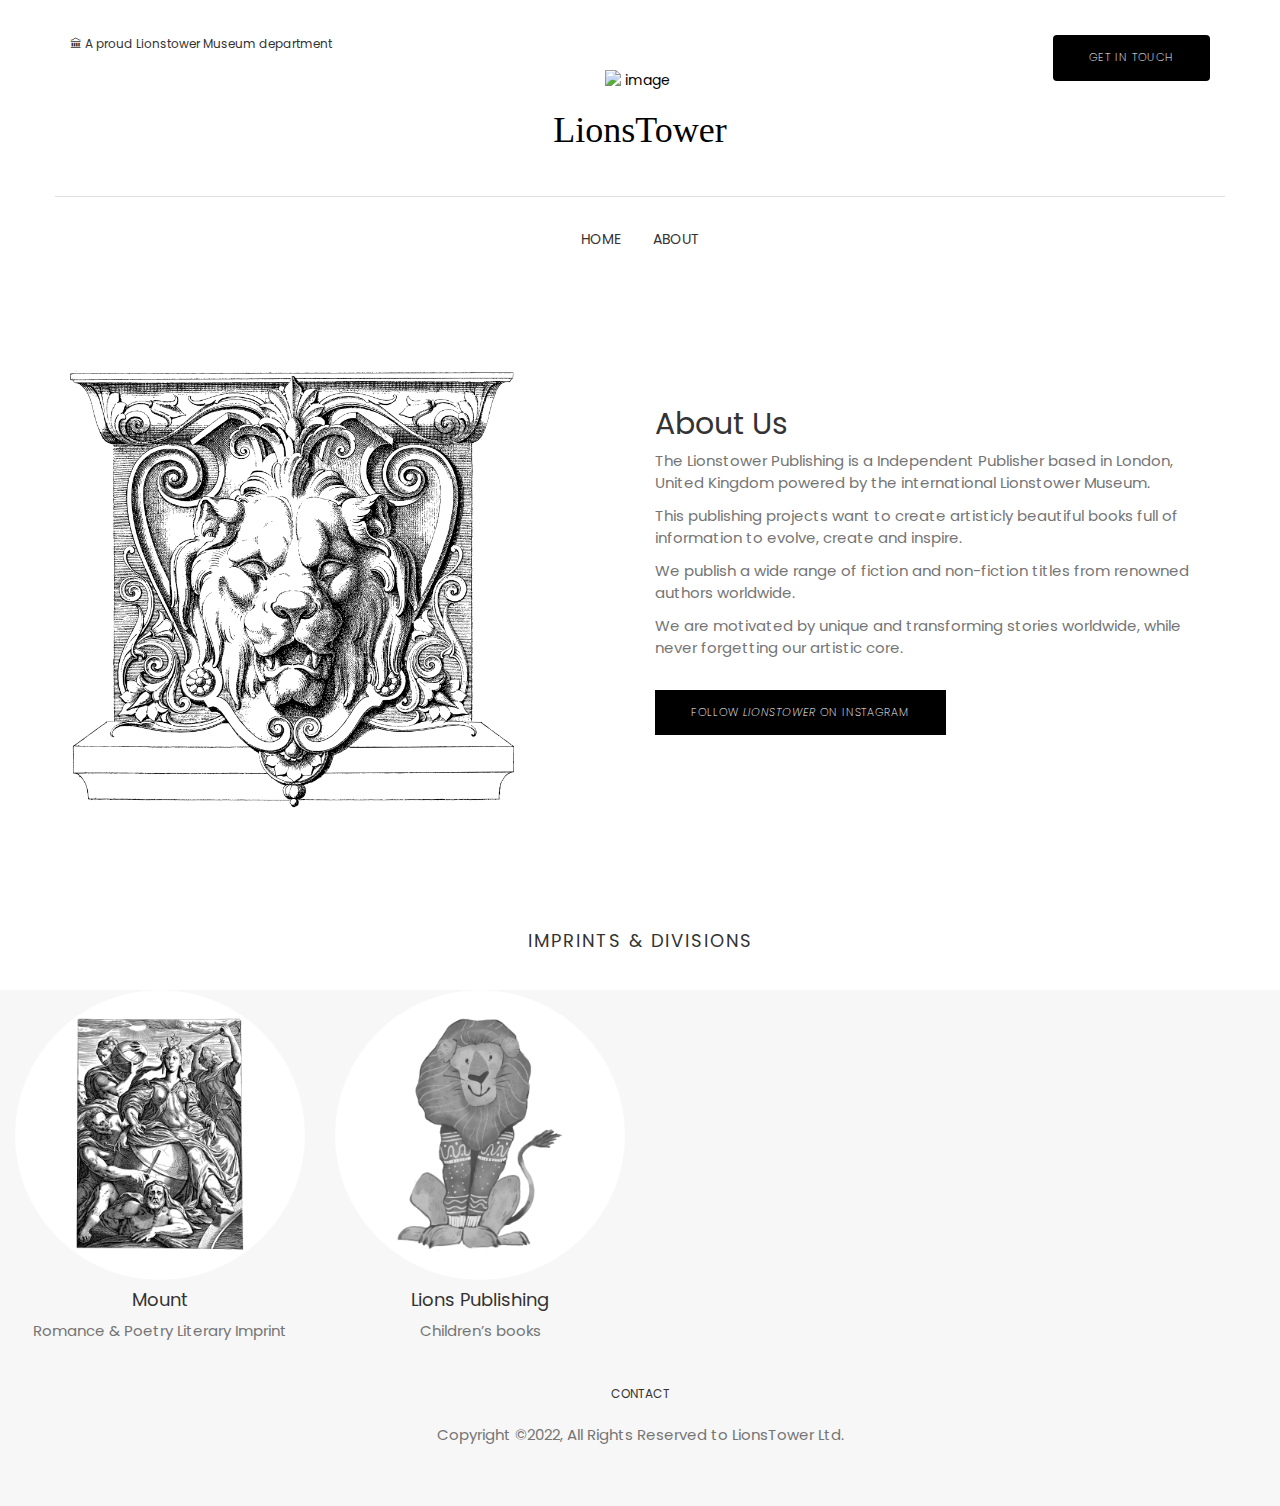
==== commit 810ddb79: "Update about.html" ====
--- a/about.html
+++ b/about.html
@@ -184,7 +184,7 @@
 		<div class="row">
 			<div class="title"><h2>Imprints & Divisions</h2></div>
 		</div>
-		<div class="row">
+		<div class="row" style = "text-align:center;">
 			<!--<div class="col-md-3">
 				<div class="team-member text-center">
 					<img style ="max-width:100%;" class="img-circle" src="images/goldenlion2.png">
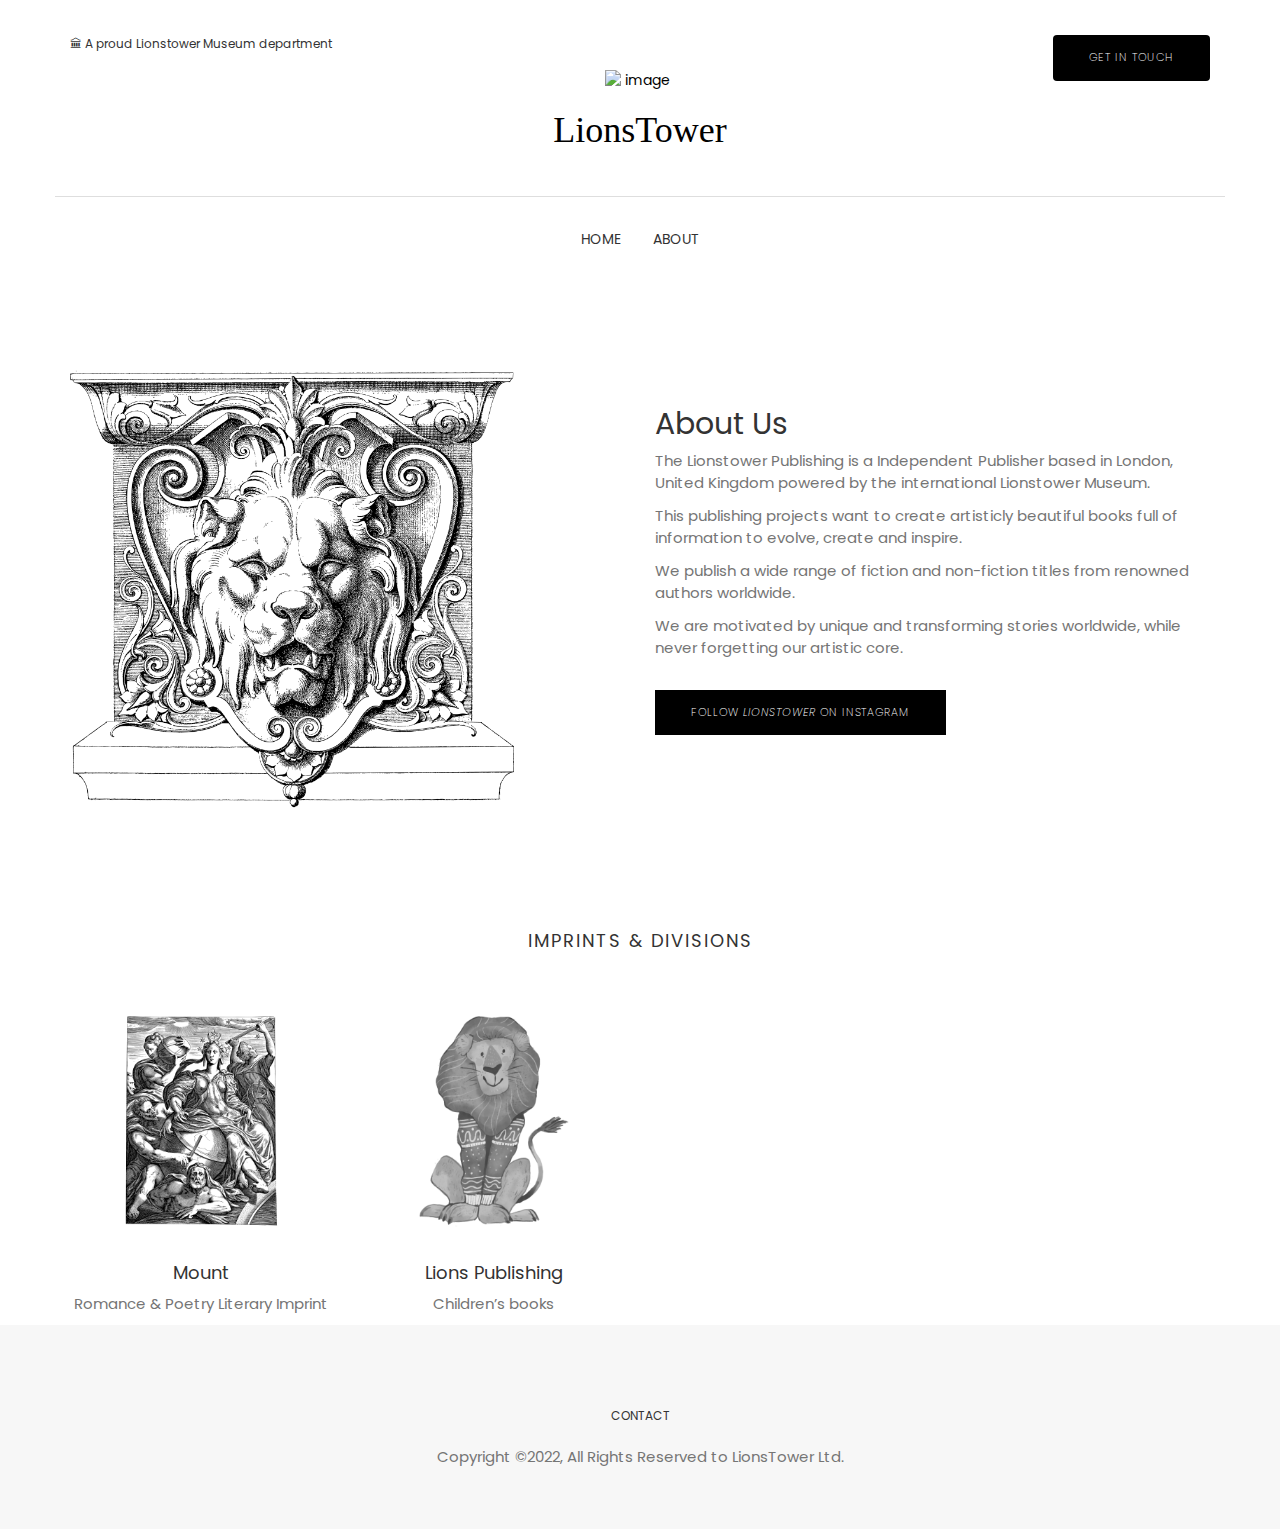
==== commit 138fc382: "Update about.html" ====
--- a/about.html
+++ b/about.html
@@ -185,13 +185,6 @@
 			<div class="title"><h2>Imprints & Divisions</h2></div>
 		</div>
 		<div class="row" style = "text-align:center;">
-			<!--<div class="col-md-3">
-				<div class="team-member text-center">
-					<img style ="max-width:100%;" class="img-circle" src="images/goldenlion2.png">
-					<h4>Golden Lion</h4>
-					<p>Literary Imprint focused in publishing <i>Latino</i> Authors and Literature</p>-->
-				</div>
-			</div>
 			<div class="col-md-3">
 				<div class="team-member text-center">
 					<img style ="max-width:100%;" class="img-circle" src="images/weremain.png">
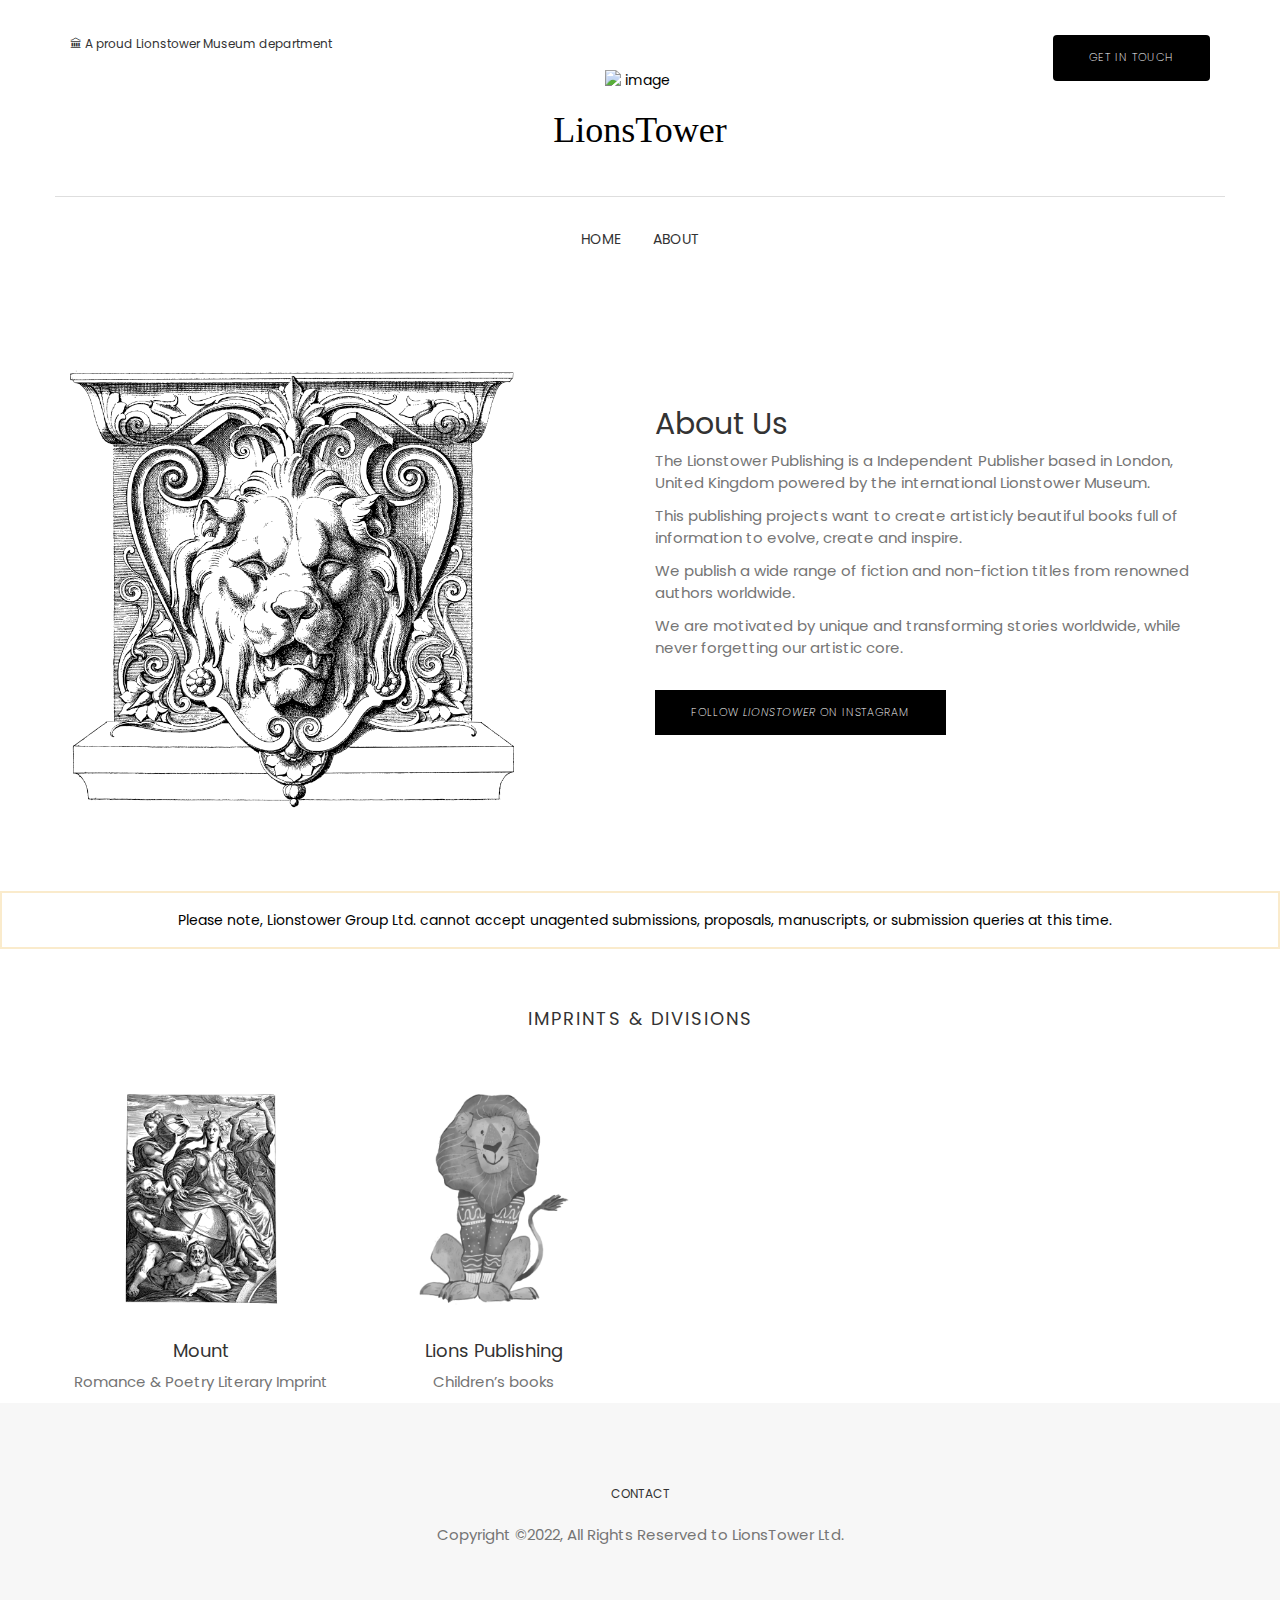
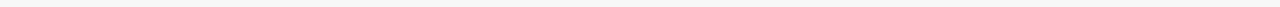
==== commit 84337953: "Update about.html" ====
--- a/about.html
+++ b/about.html
@@ -178,6 +178,7 @@
 	</div>
 </section>
 
+<div style = "text-align:center;"class="alert alert-warning alert-common alert-solid" role="alert"><i class="tf-ion-alert-circled"></i>Please note, Lionstower Group Ltd. cannot accept unagented submissions, proposals, manuscripts, or submission queries at this time.</div>
 
 <section class="team-members ">
 	<div class="container">
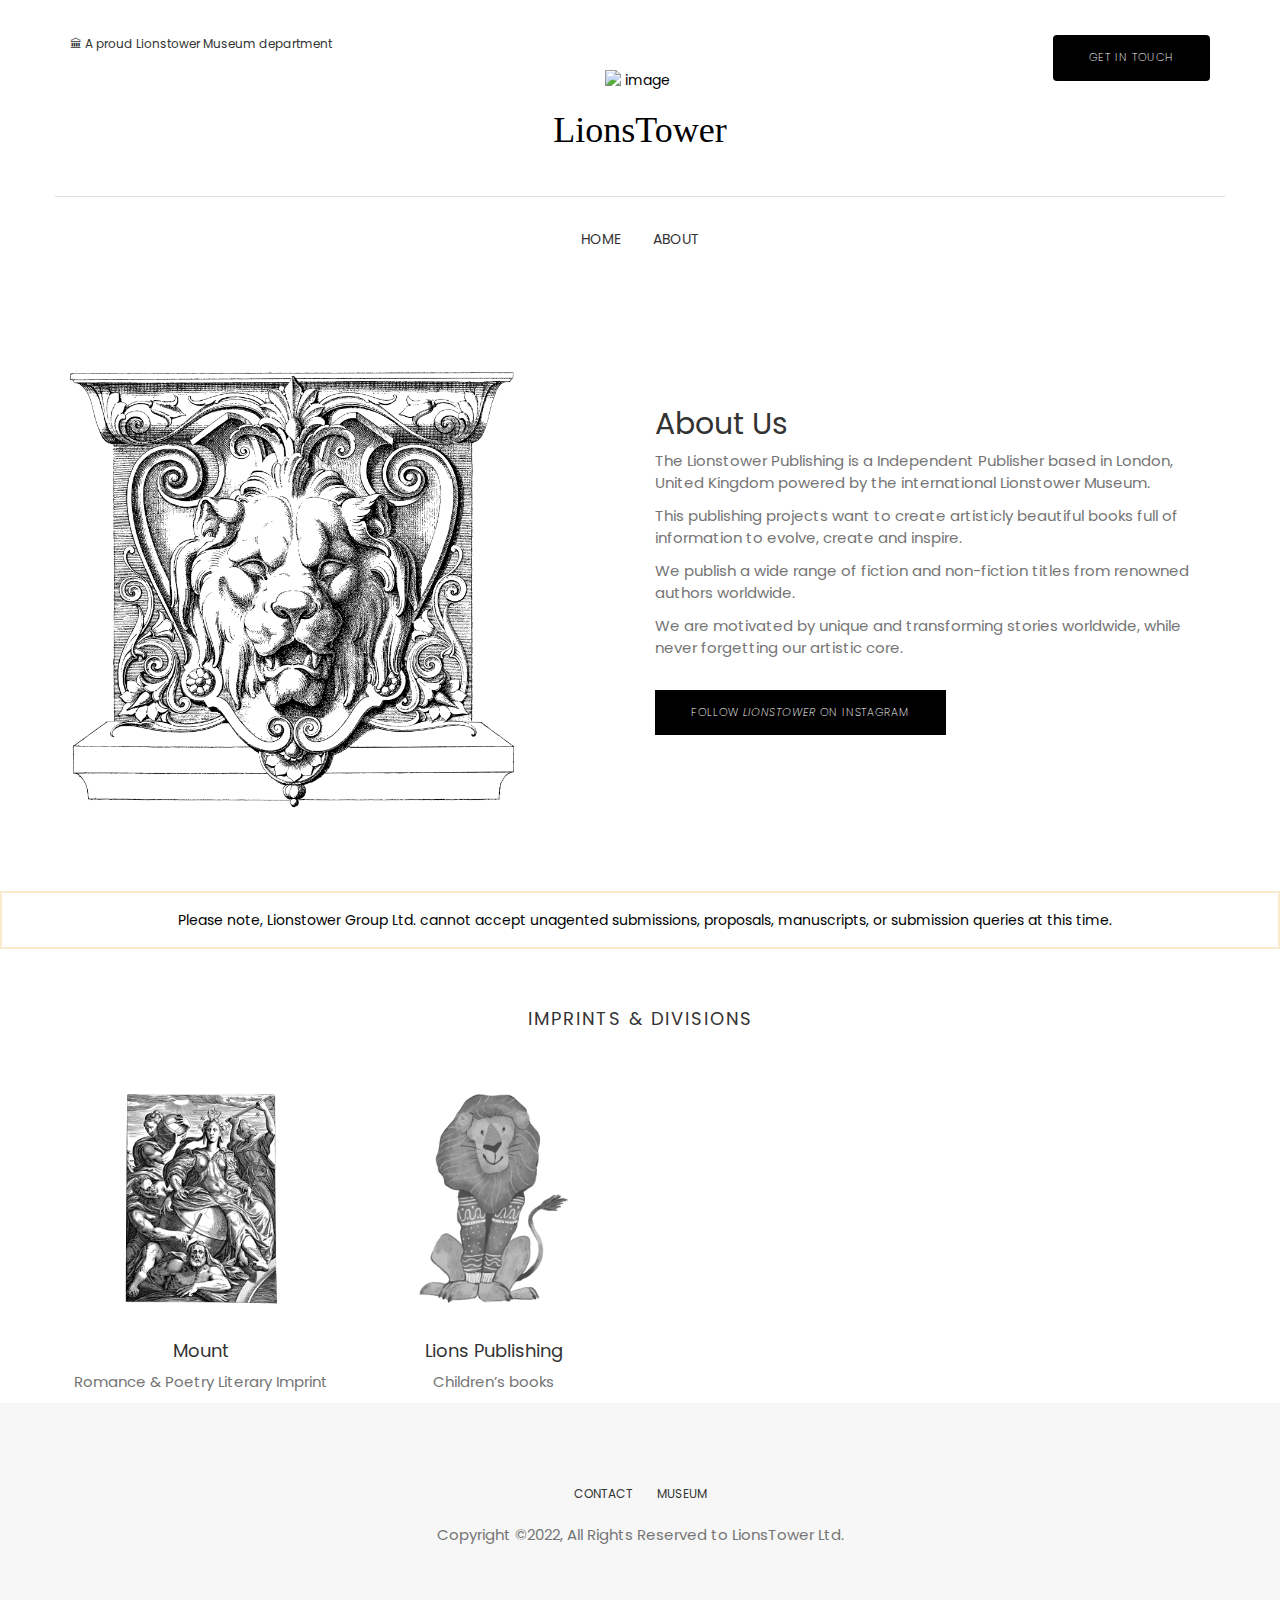
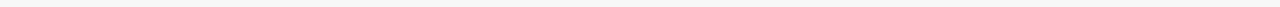
==== commit 3f4ed550: "Update about.html" ====
--- a/about.html
+++ b/about.html
@@ -95,7 +95,7 @@
 				<ul class="top-menu text-right list-inline">
 					
 					 <div class="buttonPart">
-					<li class="li"><a href="#!" class="btn btn-main btn-medium btn-round">Get in Touch</a></li>
+					<li class="li"><a href = "mailto: info@lionstower.co.uk" class="btn btn-main btn-medium btn-round">Get in Touch</a></li>
 					</div>
 
 				</ul><!-- / .nav .navbar-nav .navbar-right -->
@@ -180,8 +180,8 @@
 
 <div style = "text-align:center;"class="alert alert-warning alert-common alert-solid" role="alert"><i class="tf-ion-alert-circled"></i>Please note, Lionstower Group Ltd. cannot accept unagented submissions, proposals, manuscripts, or submission queries at this time.</div>
 
-<section class="team-members ">
-	<div class="container">
+<section class="team-members " style = "text-align:center;">
+	<div class="container" style = "text-align:center;">
 		<div class="row">
 			<div class="title"><h2>Imprints & Divisions</h2></div>
 		</div>
@@ -233,7 +233,10 @@
 				</ul>
 				<ul class="footer-menu text-uppercase">
 					<li>
-						<a href="contact.html">CONTACT</a>
+						<a href = "mailto: info@lionstower.co.uk">CONTACT</a>
+					</li>
+					<li>
+						<a href="https://www.lionstower.org">MUSEUM</a>
 					</li>
 
 				</ul>
